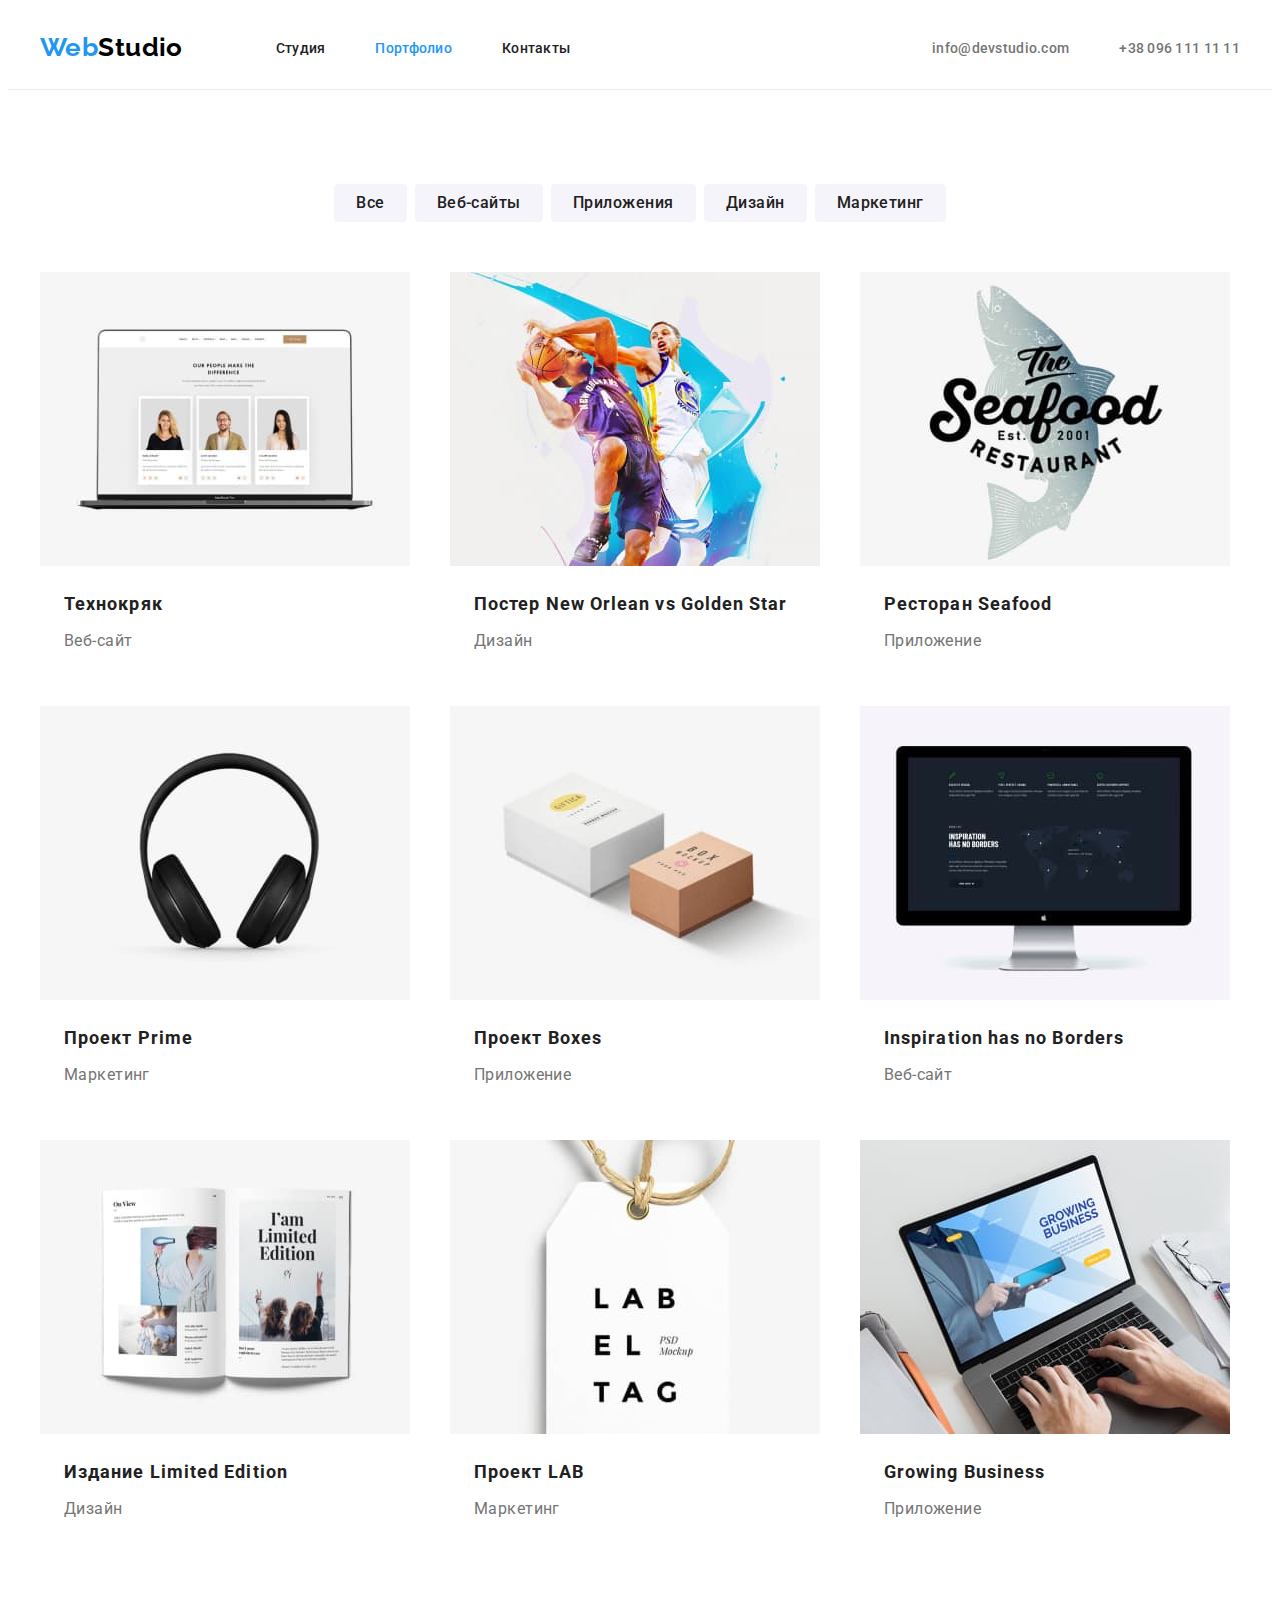
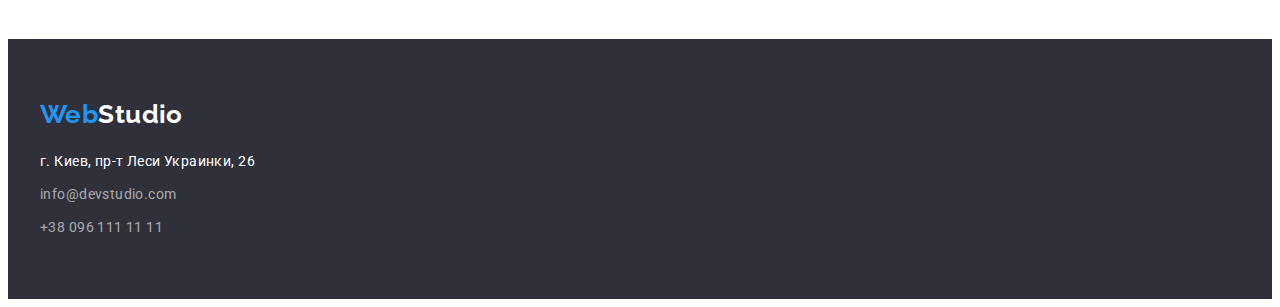
==== portfolio.html @ 120d9c02 "Initial commit" ====
<!DOCTYPE html>
<html lang="ru">
	<head>
		<meta charset="UTF-8" />
		<meta http-equiv="X-UA-Compatible" content="IE=edge" />
		<meta name="viewport" content="width=device-width, initial-scale=1.0" />
		<title>Портфолио</title>
		<link rel="preconnect" href="https://fonts.googleapis.com" />
		<link rel="preconnect" href="https://fonts.gstatic.com" crossorigin />
		<link
			href="https://fonts.googleapis.com/css2?family=Raleway:wght@700&family=Roboto:wght@400;500;700;900&display=swap"
			rel="stylesheet"
		/>
		<link
			rel="stylesheet"
			href="https://cdnjs.cloudflare.com/ajax/libs/modern-normalize/1.1.0/modern-normalize.min.css"
			integrity="sha512-wpPYUAdjBVSE4KJnH1VR1HeZfpl1ub8YT/NKx4PuQ5NmX2tKuGu6U/JRp5y+Y8XG2tV+wKQpNHVUX03MfMFn9Q=="
			crossorigin="anonymous"
			referrerpolicy="no-referrer"
		/>
		<link rel="stylesheet" href="./css/styles.css" />
	</head>
	<body>
		<!-- шапка -->
		<header class="page-header">
			<div class="container">
				<nav class="page-navigation">
					<a href="./index.html" class="logo" lang="en">Web<span class="color-black">Studio</span></a>
					<ul class="site-nav list">
						<li><a href="./index.html">Студия</a></li>
						<li><a class="current" href="./portfolio.html">Портфолио</a></li>
						<li><a href="">Контакты</a></li>
					</ul>
				</nav>
				<ul class="auth-nav list">
					<li class="header-mail"><a href="maito:info@devstudio.com">info@devstudio.com</a></li>
					<li class="header-tel"><a href="tel:+380961111111">+38 096 111 11 11</a></li>
				</ul>
			</div>
		</header>
		<main>
			<section class="portfolio section">
				<div class="container">
					<h1 class="visually-hidden">Портфолио</h1>
					<!--фильтр-->
					<ul class="filters list">
						<li class="filers-item"><button type="button">Все</button></li>
						<li class="filers-item"><button type="button">Веб-сайты</button></li>
						<li class="filers-item"><button type="button">Приложения</button></li>
						<li class="filers-item"><button type="button">Дизайн</button></li>
						<li class="filers-item"><button type="button">Маркетинг</button></li>
					</ul>
					<!--карточки-->
					<ul class="cards-list list">
						<li class="cards-item">
							<div class="card-thumb">
								<img class="card-img" src="./images/p1.jpg" alt="технокряк" />
							</div>
							<div class="card-content">
								<h2 class="cads">Технокряк</h2>
								<p class="cards-text">Веб-сайт</p>
							</div>
						</li>
						<li class="cards-item">
							<div class="card-thumb">
								<img class="card-img" src="./images/p2.jpg" alt="постер" width="370" height="294" />
							</div>
							<div class="card-content">
								<h2 class="cads">Постер <span lang="en">New Orlean vs Golden Star</span></h2>
								<p class="cards-text">Дизайн</p>
							</div>
						</li>
						<li class="cards-item">
							<div class="card-thumb">
								<img class="card-img" src="./images/p3.jpg" alt="ресторан" width="370" height="294" />
							</div>
							<div class="card-content">
								<h2 class="cads">Ресторан <span lang="en">Seafood</span></h2>
								<p class="cards-text">Приложение</p>
							</div>
						</li>
						<li class="cards-item">
							<div class="card-thumb">
								<img class="card-img" src="./images/p4.jpg" alt="прайм" width="370" height="294" />
							</div>
							<div class="card-content">
								<h2 class="cads">Проект <span lang="en">Prime</span></h2>
								<p class="cards-text">Маркетинг</p>
							</div>
						</li>
						<li class="cards-item">
							<div class="card-thumb">
								<img class="card-img" src="./images/p5.jpg" alt="коробки" width="370" height="294" />
							</div>
							<div class="card-content">
								<h2 class="cads">Проект <span lang="en">Boxes</span></h2>
								<p class="cards-text">Приложение</p>
							</div>
						</li>
						<li class="cards-item">
							<div class="card-thumb">
								<img class="card-img" src="./images/p6.jpg" alt="вдохновение" width="370" height="294" />
							</div>
							<div class="card-content">
								<h2 class="cads" lang="en">Inspiration has no Borders</h2>
								<p class="cards-text">Веб-сайт</p>
							</div>
						</li>
						<li class="cards-item">
							<div class="card-thumb">
								<img class="card-img" src="./images/p7.jpg" alt="журнал" width="370" height="294" />
							</div>
							<div class="card-content">
								<h2 class="cads">Издание <span lang="en">Limited Edition</span></h2>
								<p class="cards-text">Дизайн</p>
							</div>
						</li>
						<li class="cards-item">
							<div class="card-thumb">
								<img class="card-img" src="./images/p8.jpg" alt="проект" width="370" height="294" />
							</div>
							<div class="card-content">
								<h2 class="cads">Проект <span lang="en">LAB</span></h2>
								<p class="cards-text">Маркетинг</p>
							</div>
						</li>
						<li class="cards-item">
							<div class="card-thumb">
								<img class="card-img" src="./images/p9.jpg" alt="приложение" width="370" height="294" />
							</div>
							<div class="card-content">
								<h2 class="cads" lang="en">Growing Business</h2>
								<p class="cards-text">Приложение</p>
							</div>
						</li>
					</ul>
				</div>
			</section>
		</main>
		<!-- футер -->
		<footer class="footer">
			<div class="container">
				<a href="./index.html" class="logo-footer" lang="en">Web<span class="color-white">Studio</span></a>
				<address class="adress">
					<ul class="adress-list list">
						<li class="adress-item">
							<a
								class="adr"
								href="https://goo.gl/maps/PPRMC6hqxbuYSdS69"
								target="_blank"
								rel="noreferrer noopener nofollow"
								>г. Киев, пр-т Леси Украинки, 26</a
							>
						</li>
						<li class="adress-item"><a class="mail" href="maito:info@devstudio.com">info@devstudio.com</a></li>
						<li class="adress-item"><a class="tel" href="tel:+380961111111">+38 096 111 11 11</a></li>
					</ul>
				</address>
			</div>
		</footer>
	</body>
</html>
---- css/styles.css ----
:root {
	--main-title-color: #fff;
	--accent-color: #2196f3;
	--color-titles: #212121;
	--color-text: #757575;
	--color-fon: #f5f4fa;
	--color-fon-banner: #2f303a;
	--color-black: #000;
	--main-button-accent: #188ce8;
	--contacts-in-footer: rgba(255, 255, 255, 0.6);
	--color-border: #EEEEEE;
	--color-header-line: #ECECEC;
	--card-set-gap: 30px;
}

body {
	font-family: "Roboto", sans-serif;
	background-color: var(--main-title-color);
	font-size: 14px;
	letter-spacing: 0.03em;
	color: var(--color-titles);
}
h1,
h2,
h3,
h4,
h5,
h6,
p {
	margin: 0;
}
a {
	text-decoration: none;
}
li {
	list-style: none;
}
img {
	display: block;
	max-width: 100%;
	height: auto;
}
button {
	display: block;
	margin: 0 auto;
	cursor: pointer;
	border: none;
	border-radius: 4px;
}
.section {
	padding-top: 94px;
	padding-bottom: 94px;
}
.list {
	padding: 0;
	margin: 0;
	list-style: none;
}
.link {
	text-decoration: none;
}
.container {
	width: 1200px;
	padding-left: 15px;
	padding-right: 15px;
	margin: 0 auto;
}
/* --------------------------ШАПКА------------------------ */
.page-header {
	
	background-color: var(--main-title-color);
	border-bottom: 1px solid var(--color-header-line)
}
.page-header .container {
	display: flex;
	align-items: center;
	
}
.page-navigation {
	display: flex;
}

.logo {
	font-family: "Raleway", sans-serif;
	font-style: normal;
	font-weight: 700;
	font-size: 26px;
	line-height: 1.19;
	color: var(--accent-color);
	padding-top: 24px;
	padding-bottom: 25px;
	margin-right: 93px;
}
.color-black {
	color: var(--color-black);
}
.site-nav a:hover,
.auth-nav a:hover,
.site-nav a:focus,
.auth-nav a:focus {
	cursor: pointer;
	color: var(--accent-color);
}
.site-nav a {
	font-weight: 500;
	line-height: 1.14;
	letter-spacing: 0.02em;
	color: var(--color-titles);
}
.site-nav .current {
	color: var(--accent-color);
}
.auth-nav a {
	font-weight: 500;
	line-height: 1.14;
	letter-spacing: 0.02em;
	color: var(--color-text);
	
}

.site-nav {
	display: flex;
	padding-top: 32px;
	padding-bottom: 32px;
	margin: 0 auto;
	gap: 50px;
}
.auth-nav {
	display: flex;
	margin-left: auto;
	gap: 50px;
}


/* ----------------------ГЕРОЙ------------------------ */
.banner {
	background-color: var(--color-fon-banner);
	padding-top: 200px;
	padding-bottom: 200px;
}
.banner-title {
	margin-top: 0;
	margin-bottom: 30px;
	margin-left: auto;
	margin-right: auto;
	font-weight: 900;
	font-size: 44px;
	line-height: 1.36;
	text-align: center;
	letter-spacing: 0.06em;
	text-transform: uppercase;
	color: var(--main-title-color);
	max-width: 696px;

	
}
.main-button {
	
	font-weight: 700;
	font-size: 16px;
	line-height: 1.88;
	display: flex;
	align-items: center;
	padding: 10px 32px;
	cursor: pointer;
	letter-spacing: 0.06em;
	color: var(--main-title-color);
	background-color: var(--accent-color);
	border-radius: 4px;
	
	margin-left: auto;
	margin-right: auto;
}
.main-button:hover,
.main-button:focus {
	color: var(--main-title-color);
	background-color: var(--main-button-accent);
}

/* ----------------------------------ОСОБЕННОСТИ-------------------- */
.peculiarities {
	padding-top: 94px;
	padding-bottom: 94px;
}
.visually-hidden {
	position: absolute;
	width: 1px;
	height: 1px;
	margin: -1px;
	border: 0;
	padding: 0;
	white-space: nowrap;
	clip-path: inset(100%);
	clip: rect(0 0 0 0);
	overflow: hidden;
}
.pec-list {
	display: flex;
	gap: 30px;
	background-color: var(--main-title-color);
}
.pec-list-title {
	font-weight: 700;
	font-size: 14px;
	line-height: 1.14;
	text-transform: uppercase;
	color: var(--color-titles);
	margin-top: 0;
	margin-bottom: 10px;
}
.pec-list-text {
	font-weight: 400;
	line-height: 1.7;
	color:var(--color-text);
}

/* ---------------ЧЕМ МЫ ЗАНИМАЕСЯ------------------ */


.doing {
	background-color: var(--main-title-color);
	padding-bottom: 94px;
}
.doing-title {
	
	margin-bottom: 50px;
}
.doing-title,
.team-title {
	font-weight: 700;
	font-size: 36px;
	line-height: 1.16;
	text-align: center;
	color: var(--color-titles);
}
.doig-list {
	display: flex;
	gap: 30px;
}


/* -------------------НАША КОМАНДА------------------------------ */
.team {
	background-color: var(--color-fon);
	
}
.team-title {
	
	margin-bottom: 50px;
}
.team-list {
	display: flex;
	gap: 30px;
}
.team-card {
	background-color: var(--main-title-color);
	box-shadow: 0px 1px 3px rgba(0, 0, 0, 0.12), 0px 1px 1px rgba(0, 0, 0, 0.14), 0px 2px 1px rgba(0, 0, 0, 0.2);
	border-radius: 0px 0px 4px 4px;
}

.team-desk {
	text-align: center;
	padding: 30px 0;
}
.card-title {
	margin-bottom: 10px;
	
	font-weight: 500;
	font-size: 16px;
	line-height: 1.2;
	color: var(--color-titles);
}
.card-text {
	
	font-weight: 400;
	font-size: 16px;
	line-height: 1.2;
	color: var(--color-text);
}


/* ---------------------------------ПОДВАЛ------------------------------ */
.footer {
	background-color: var(--color-fon-banner);
	padding-top: 60px;
	padding-bottom: 60px;
}
.logo-footer {
	font-family: "Raleway", sans-serif;
	display: block;
	font-style: normal;
	font-weight: 700;
	font-size: 26px;
	line-height: 1.19;
	color: var(--accent-color);
	
	margin-bottom: 20px;
}
.color-white {
	color: var(--main-title-color);
}
.address {
	font-weight: 400;
	line-height: 1.7;
	font-style: normal;
}
address {
	font-style: normal;
}
.adress-item:not(:last-child) {
	margin-bottom: 9px;
}
.adr {
	color: var(--main-title-color);
	line-height: 1.71;
}
.mail,
.tel {
	color: var(--contacts-in-footer);
	line-height: 1.71;
}
address a:hover,
address a:focus {
	color: var(--accent-color);
}


/* -----------------------------ПОРТФОЛИО------------------------------- */
.portflio {
	background-color: var(--main-title-color);
	
}
.filters button {
	font-family: inherit;
	font-weight: 500;
	font-size: 16px;
	line-height: 1.6;
	letter-spacing: 0.03em;
	text-align: center;
	padding: 6px 22px;
	color: var(--color-titles);
	background-color: var(--color-fon);
	border-radius: 4px;
}
.filters button:hover,
.filters button:focus {
	color: var(--main-title-color);
	background-color: var(--accent-color);
}
.filters {
	display: flex;
	justify-content: center;
	padding-bottom: 16px;
	margin-bottom: 34px;
}
.filers-item:not(:last-child) {
	margin-right: 8px;
}
.filters-item {
	padding: 6px 22px;
	border: 1px solid var(--color-border);
}
.cards-list {
	display: flex;
	flex-wrap: wrap;
	margin-bottom: calc(-1 * var(--card-set-gap));
	margin-left: calc(-1 * var(--card-set-gap));
}
.cards-list > .cards-item {
	flex-basis: calc(100% / 3 - var(--card-set-gap));
	margin-bottom: var(--card-set-gap);
	margin-left: var(--card-set-gap);
	
}
.card-img {
}
.cads {
	font-weight: 700;
	font-size: 18px;
	line-height: 2;
	letter-spacing: 0.06em;
	color: var(--color-titles);
	margin-bottom: 4px;
}
.cards-text {
	font-weight: 400;
	font-size: 16px;
	line-height: 1.9;
	color: var(--color-text);
}
.card-content {
	padding: 20px 24px;
	border: 1px solid var(--color-border));
}
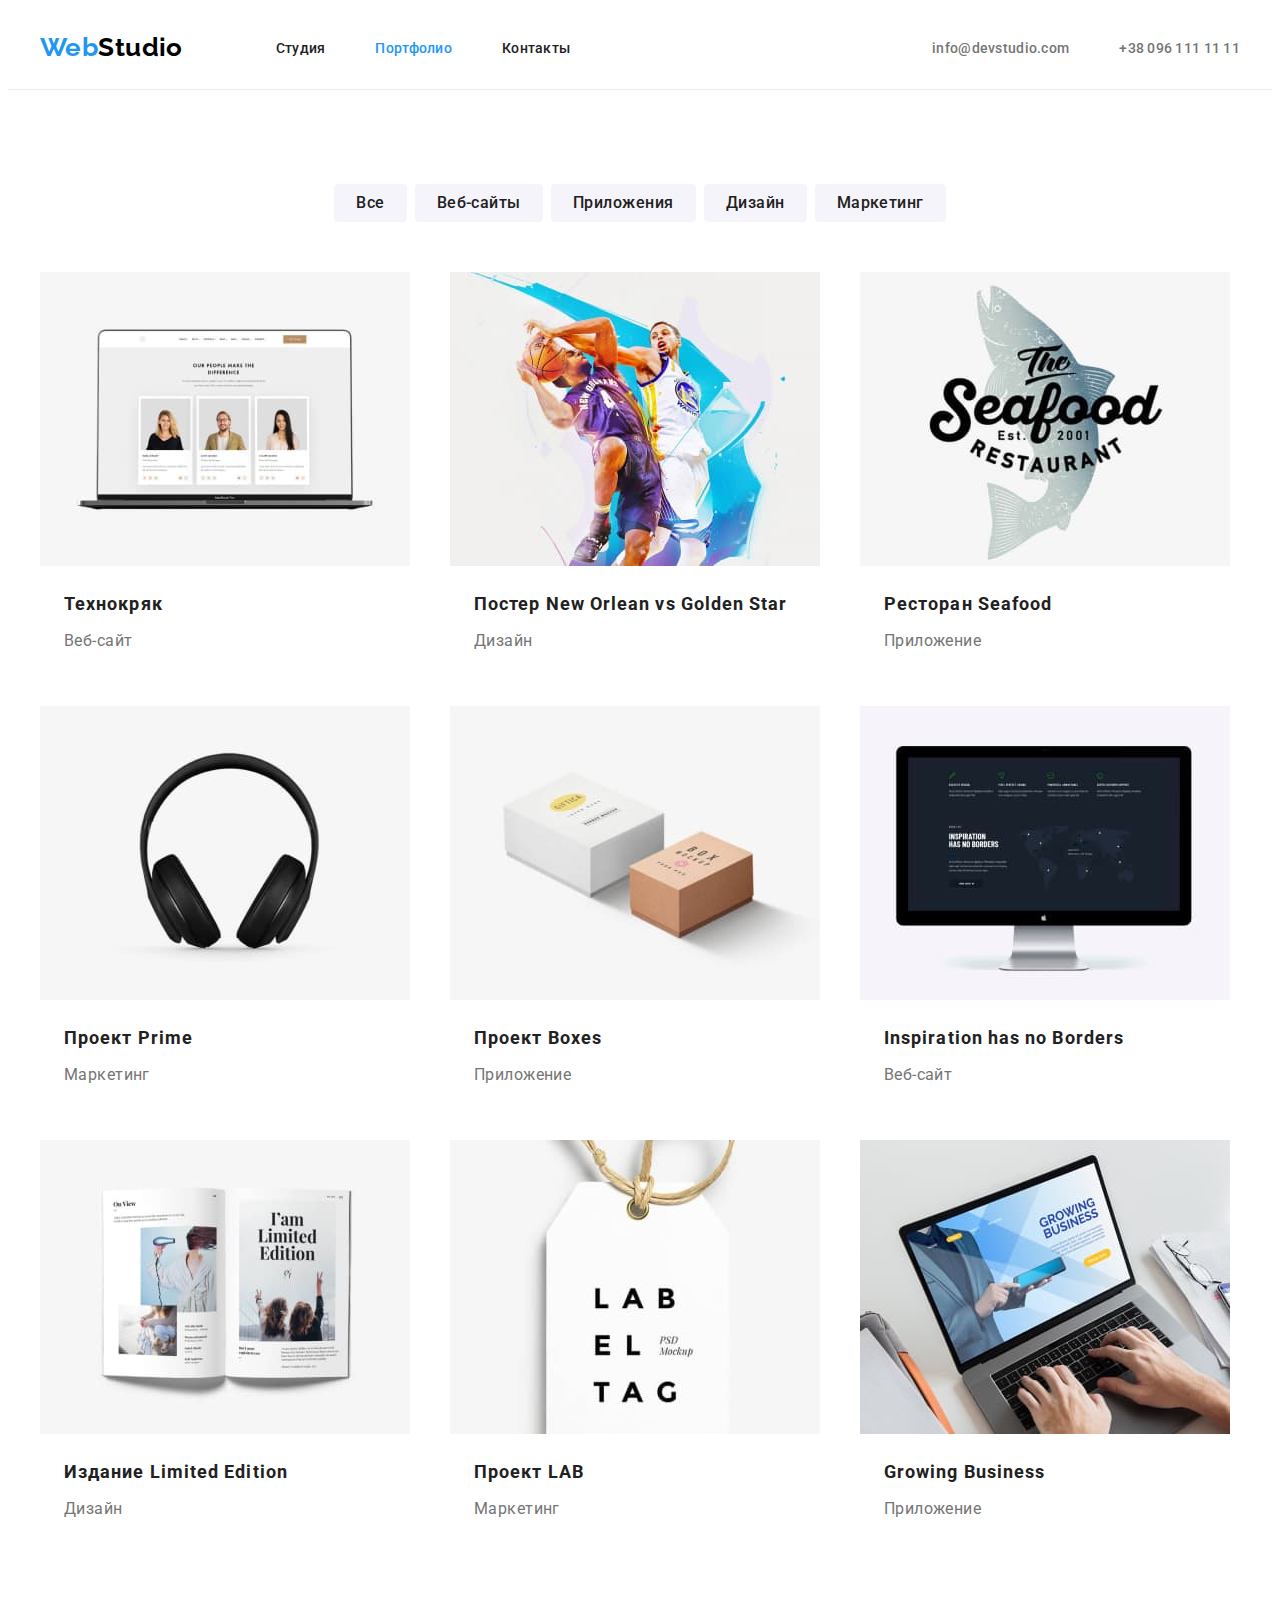
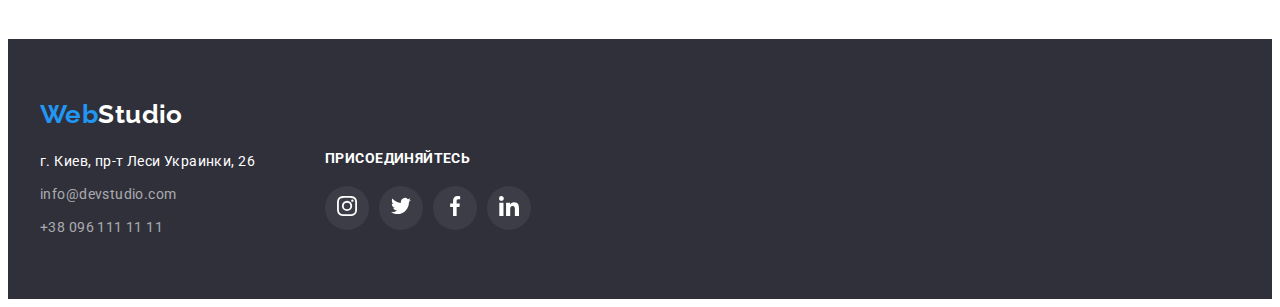
==== commit 77b92a94: "+footer" ====
--- a/portfolio.html
+++ b/portfolio.html
@@ -141,22 +141,61 @@
 		<footer class="footer">
 			<div class="container">
 				<a href="./index.html" class="logo-footer" lang="en">Web<span class="color-white">Studio</span></a>
-				<address class="adress">
-					<ul class="adress-list list">
-						<li class="adress-item">
-							<a
-								class="adr"
-								href="https://goo.gl/maps/PPRMC6hqxbuYSdS69"
-								target="_blank"
-								rel="noreferrer noopener nofollow"
-								>г. Киев, пр-т Леси Украинки, 26</a
-							>
-						</li>
-						<li class="adress-item"><a class="mail" href="maito:info@devstudio.com">info@devstudio.com</a></li>
-						<li class="adress-item"><a class="tel" href="tel:+380961111111">+38 096 111 11 11</a></li>
-					</ul>
-				</address>
-			</div>
+				<div class="position">
+					<div>
+					<address class="adress">
+					
+							<ul class="adress-list list">
+								<li class="adress-item">
+									<a
+										class="adr"
+										href="https://goo.gl/maps/PPRMC6hqxbuYSdS69"
+										target="_blank"
+										rel="noreferrer noopener nofollow"
+									>
+										г. Киев, пр-т Леси Украинки, 26
+									</a>
+								</li>
+								<li class="adress-item"><a class="mail" href="maito:info@devstudio.com">info@devstudio.com</a></li>
+								<li class="adress-item"><a class="tel" href="tel:+380961111111">+38 096 111 11 11</a></li>
+							</ul>
+						</div>
+						<div class="adition">
+							<strong class="add">Присоединяйтесь</strong>
+							<ul class="sotial-list list">
+								<li class="sotial-items">
+									<a href="" class="sotial-links link">
+										<svg class="social-icon" width="20" height="20">
+											<use href="./images/symbol-defs.svg#icon-instagram"></use>
+										</svg>
+									</a>
+								</li>
+								<li class="sotial-items">
+									<a href="" class="sotial-links link">
+										<svg class="social-icon" width="20" height="20">
+											<use href="./images/symbol-defs.svg#icon-twitter"></use>
+										</svg>
+									</a>
+								</li>
+								<li class="sotial-items">
+									<a href="" class="sotial-links link">
+										<svg class="social-icon" width="20" height="20">
+											<use href="./images/symbol-defs.svg#icon-facebook"></use>
+										</svg>
+									</a>
+								</li>
+								<li class="sotial-items">
+									<a href="" class="sotial-links link">
+										<svg class="social-icon" width="20" height="20">
+											<use href="./images/symbol-defs.svg#icon-linkedin"></use>
+										</svg>
+									</a>
+								</li>
+							</ul>
+						</div>
+					</address>
+								</div>
+				</div>
 		</footer>
 	</body>
 </html>
--- a/css/styles.css
+++ b/css/styles.css
@@ -4,12 +4,14 @@
 	--color-titles: #212121;
 	--color-text: #757575;
 	--color-fon: #f5f4fa;
-	--color-fon-banner: #2f303a;
+	--color-fon-banner:#C4C4C4;
 	--color-black: #000;
 	--main-button-accent: #188ce8;
 	--contacts-in-footer: rgba(255, 255, 255, 0.6);
 	--color-border: #EEEEEE;
 	--color-header-line: #ECECEC;
+	--color-gradient-hero: rgba(47, 48, 58, 0.4);
+	--color-soc-icons: #AFB1B8;
 	--card-set-gap: 30px;
 }
 
@@ -137,6 +139,18 @@
 	background-color: var(--color-fon-banner);
 	padding-top: 200px;
 	padding-bottom: 200px;
+	height: 600px;
+	max-width: 1600px;
+	margin-left: auto;
+	margin-right: auto;
+	background-image: linear-gradient(
+		var(--color-gradient-hero),
+		var(--color-gradient-hero)
+	),
+	url(../images/hero.jpg);
+	background-repeat: no-repeat;
+	background-position: center;
+	background-size: cover;
 }
 .banner-title {
 	margin-top: 0;
@@ -199,6 +213,16 @@
 	gap: 30px;
 	background-color: var(--main-title-color);
 }
+.features-pic {
+	width: 270px;
+	height: 120px;
+	background: var(--color-fon);
+	border-radius: 4px;
+	margin-bottom: 30px;
+	display: flex;
+	align-items: center;
+	justify-content: center;
+}
 .pec-list-title {
 	font-weight: 700;
 	font-size: 14px;
@@ -263,8 +287,7 @@
 	padding: 30px 0;
 }
 .card-title {
-	margin-bottom: 10px;
-	
+	margin-bottom: 10px;	
 	font-weight: 500;
 	font-size: 16px;
 	line-height: 1.2;
@@ -276,14 +299,71 @@
 	font-size: 16px;
 	line-height: 1.2;
 	color: var(--color-text);
-}
-
-
+	margin-bottom: 16px;
+}
+.team-contacts {
+	display: flex;
+	justify-content: center;
+	gap: 10px;
+}
+.team-contacts-link {
+	width: 44px;
+	height: 44px;
+	border-radius: 50%;
+	background-color: var(--main-title-color);
+	display: flex;
+	align-items: center;
+	justify-content: center;
+	color: var(--color-soc-icons);
+}
+.team-contacts-icon {
+	fill: currentColor;
+}
+.team-contacts-link:hover,
+.team-contacts-link:focus {
+	background-color: var(--accent-color);
+	color: var(--main-title-color);
+}
+
+/* -------------------------------КЛИЕНТЫ---------------------- */
+.clients-title {
+	margin-bottom: 50px;	
+	font-weight: 700;
+	font-size: 36px;
+	line-height: 42px;
+	text-align: center;
+	color: var(--color-titles);
+}
+.clients-list{
+	display: flex;
+	justify-content: center;
+	gap: 30px;
+}
+.clients-logo-link {
+	width: 170px;
+	height: 92px;
+	border: 1px solid var(--color-soc-icons);
+	border-radius: 4px;	
+	display: flex;
+	align-items: center;
+	justify-content: center;
+	color: var(--color-soc-icons);
+}
+.clients-logo-icon {
+	fill: currentColor;
+}
+.clients-logo-link:hover,
+.clients-logo-link:focus {
+	border: 1px solid var(--accent-color);
+	border-radius: 4px;
+	color: var(--accent-color);
+}
 /* ---------------------------------ПОДВАЛ------------------------------ */
 .footer {
-	background-color: var(--color-fon-banner);
+	background-color: #2F303A;
 	padding-top: 60px;
 	padding-bottom: 60px;
+	
 }
 .logo-footer {
 	font-family: "Raleway", sans-serif;
@@ -299,10 +379,15 @@
 .color-white {
 	color: var(--main-title-color);
 }
+.position {
+	display: flex;
+	gap: 70px;
+}
 .address {
 	font-weight: 400;
 	line-height: 1.7;
 	font-style: normal;
+	
 }
 address {
 	font-style: normal;
@@ -323,8 +408,37 @@
 address a:focus {
 	color: var(--accent-color);
 }
-
-
+.add {
+	font-weight: 700;
+font-size: 14px;
+line-height: 16px;
+letter-spacing: 0.03em;
+text-transform: uppercase;
+color: #FFFFFF;
+margin-bottom: 20px;
+display: block;
+}
+.sotial-list {
+	display: flex;
+	justify-content: center;
+	gap: 10px;
+}
+.sotial-items {
+	width: 44px;
+	height: 44px;
+	border-radius: 50%;
+	background-color: #ffffff10;
+	display:flex;
+	align-items: center;
+	justify-content: center;
+}
+.sotial-links {
+	fill: var(--main-title-color);
+}
+.sotial-items:hover,
+.sotial-items:focus{
+	background-color: var(--accent-color);
+}
 /* -----------------------------ПОРТФОЛИО------------------------------- */
 .portflio {
 	background-color: var(--main-title-color);
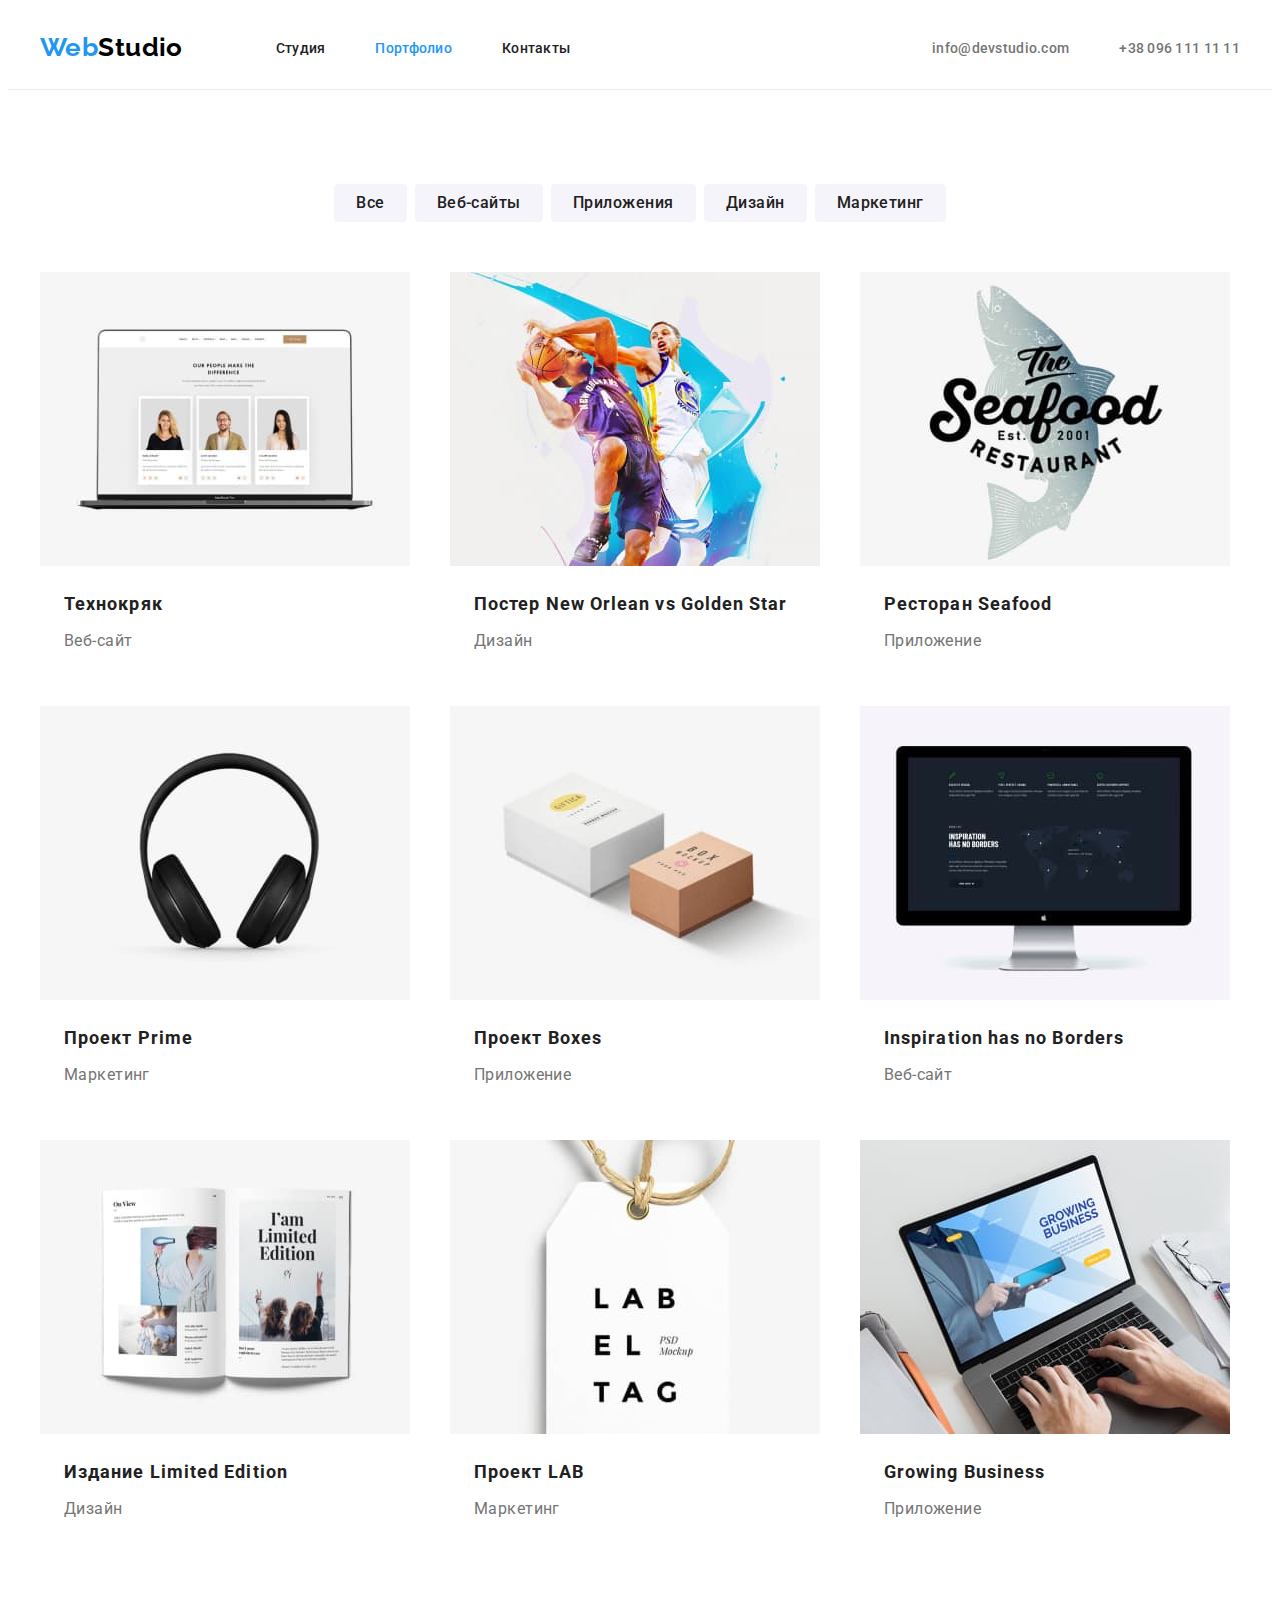
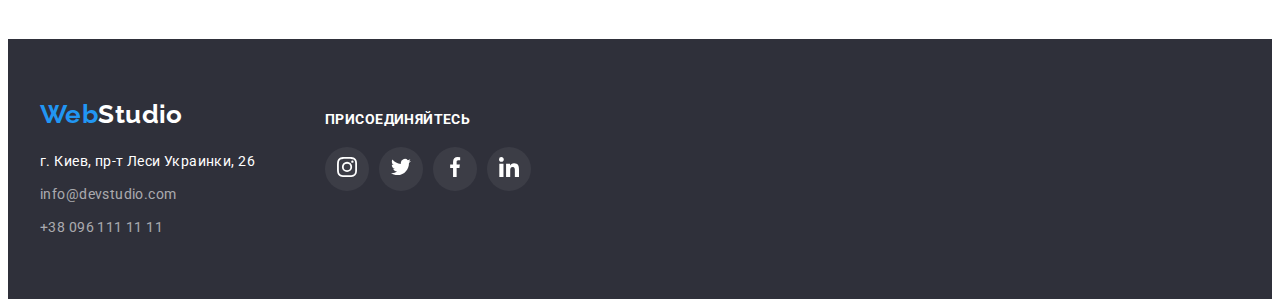
==== commit 4776ab16: "portfolio" ====
--- a/portfolio.html
+++ b/portfolio.html
@@ -53,15 +53,20 @@
 					<!--карточки-->
 					<ul class="cards-list list">
 						<li class="cards-item">
-							<div class="card-thumb">
+							<a href="#" class="card-link">
+								<div class="card-thumb">
 								<img class="card-img" src="./images/p1.jpg" alt="технокряк" />
 							</div>
 							<div class="card-content">
 								<h2 class="cads">Технокряк</h2>
 								<p class="cards-text">Веб-сайт</p>
 							</div>
-						</li>
-						<li class="cards-item">
+							</a>
+							
+						</li>
+						
+						<li class="cards-item">
+							<a href="#" class="card-link">
 							<div class="card-thumb">
 								<img class="card-img" src="./images/p2.jpg" alt="постер" width="370" height="294" />
 							</div>
@@ -69,8 +74,10 @@
 								<h2 class="cads">Постер <span lang="en">New Orlean vs Golden Star</span></h2>
 								<p class="cards-text">Дизайн</p>
 							</div>
-						</li>
-						<li class="cards-item">
+							</a>
+						</li>
+						<li class="cards-item">
+							<a href="#" class="card-link">
 							<div class="card-thumb">
 								<img class="card-img" src="./images/p3.jpg" alt="ресторан" width="370" height="294" />
 							</div>
@@ -78,8 +85,10 @@
 								<h2 class="cads">Ресторан <span lang="en">Seafood</span></h2>
 								<p class="cards-text">Приложение</p>
 							</div>
-						</li>
-						<li class="cards-item">
+							</a>
+						</li>
+						<li class="cards-item">
+							<a href="#" class="card-link">
 							<div class="card-thumb">
 								<img class="card-img" src="./images/p4.jpg" alt="прайм" width="370" height="294" />
 							</div>
@@ -87,8 +96,10 @@
 								<h2 class="cads">Проект <span lang="en">Prime</span></h2>
 								<p class="cards-text">Маркетинг</p>
 							</div>
-						</li>
-						<li class="cards-item">
+							</a>
+						</li>
+						<li class="cards-item">
+							<a href="#" class="card-link">
 							<div class="card-thumb">
 								<img class="card-img" src="./images/p5.jpg" alt="коробки" width="370" height="294" />
 							</div>
@@ -96,8 +107,10 @@
 								<h2 class="cads">Проект <span lang="en">Boxes</span></h2>
 								<p class="cards-text">Приложение</p>
 							</div>
-						</li>
-						<li class="cards-item">
+							</a>
+						</li>
+						<li class="cards-item">
+							<a href="#" class="card-link">
 							<div class="card-thumb">
 								<img class="card-img" src="./images/p6.jpg" alt="вдохновение" width="370" height="294" />
 							</div>
@@ -105,8 +118,10 @@
 								<h2 class="cads" lang="en">Inspiration has no Borders</h2>
 								<p class="cards-text">Веб-сайт</p>
 							</div>
-						</li>
-						<li class="cards-item">
+							</a>
+						</li>
+						<li class="cards-item">
+							<a href="#" class="card-link">
 							<div class="card-thumb">
 								<img class="card-img" src="./images/p7.jpg" alt="журнал" width="370" height="294" />
 							</div>
@@ -114,8 +129,10 @@
 								<h2 class="cads">Издание <span lang="en">Limited Edition</span></h2>
 								<p class="cards-text">Дизайн</p>
 							</div>
-						</li>
-						<li class="cards-item">
+							</a>
+						</li>
+						<li class="cards-item">
+							<a href="#" class="card-link">
 							<div class="card-thumb">
 								<img class="card-img" src="./images/p8.jpg" alt="проект" width="370" height="294" />
 							</div>
@@ -123,8 +140,10 @@
 								<h2 class="cads">Проект <span lang="en">LAB</span></h2>
 								<p class="cards-text">Маркетинг</p>
 							</div>
-						</li>
-						<li class="cards-item">
+							</a>
+						</li>
+						<li class="cards-item">
+							<a href="#" class="card-link">
 							<div class="card-thumb">
 								<img class="card-img" src="./images/p9.jpg" alt="приложение" width="370" height="294" />
 							</div>
@@ -132,6 +151,7 @@
 								<h2 class="cads" lang="en">Growing Business</h2>
 								<p class="cards-text">Приложение</p>
 							</div>
+							</a>
 						</li>
 					</ul>
 				</div>
@@ -140,9 +160,10 @@
 		<!-- футер -->
 		<footer class="footer">
 			<div class="container">
-				<a href="./index.html" class="logo-footer" lang="en">Web<span class="color-white">Studio</span></a>
+				
 				<div class="position">
 					<div>
+						<a href="./index.html" class="logo-footer" lang="en">Web<span class="color-white">Studio</span></a>
 					<address class="adress">
 					
 							<ul class="adress-list list">
--- a/css/styles.css
+++ b/css/styles.css
@@ -408,6 +408,10 @@
 address a:focus {
 	color: var(--accent-color);
 }
+.adition {
+	padding-top: 12px;
+	padding-bottom: 40px;
+}
 .add {
 	font-weight: 700;
 font-size: 14px;
@@ -457,9 +461,13 @@
 	border-radius: 4px;
 }
 .filters button:hover,
-.filters button:focus {
+.filters button:focus,
+.filters button:active {
 	color: var(--main-title-color);
 	background-color: var(--accent-color);
+	box-shadow: 0px 3px 1px rgba(0, 0, 0, 0.1), 0px 1px 2px rgba(0, 0, 0, 0.08), 0px 2px 2px rgba(0, 0, 0, 0.12);
+	border-radius: 4px;
+
 }
 .filters {
 	display: flex;
@@ -486,7 +494,14 @@
 	margin-left: var(--card-set-gap);
 	
 }
-.card-img {
+.card-link {
+	display: block;
+}
+.card-link:hover,
+.card-link:focus {
+	background: #FFFFFF;
+border: 1px solid #EEEEEE;
+box-shadow: 0px 1px 1px rgba(0, 0, 0, 0.12), 0px 4px 4px rgba(0, 0, 0, 0.06), 1px 4px 6px rgba(0, 0, 0, 0.16);
 }
 .cads {
 	font-weight: 700;
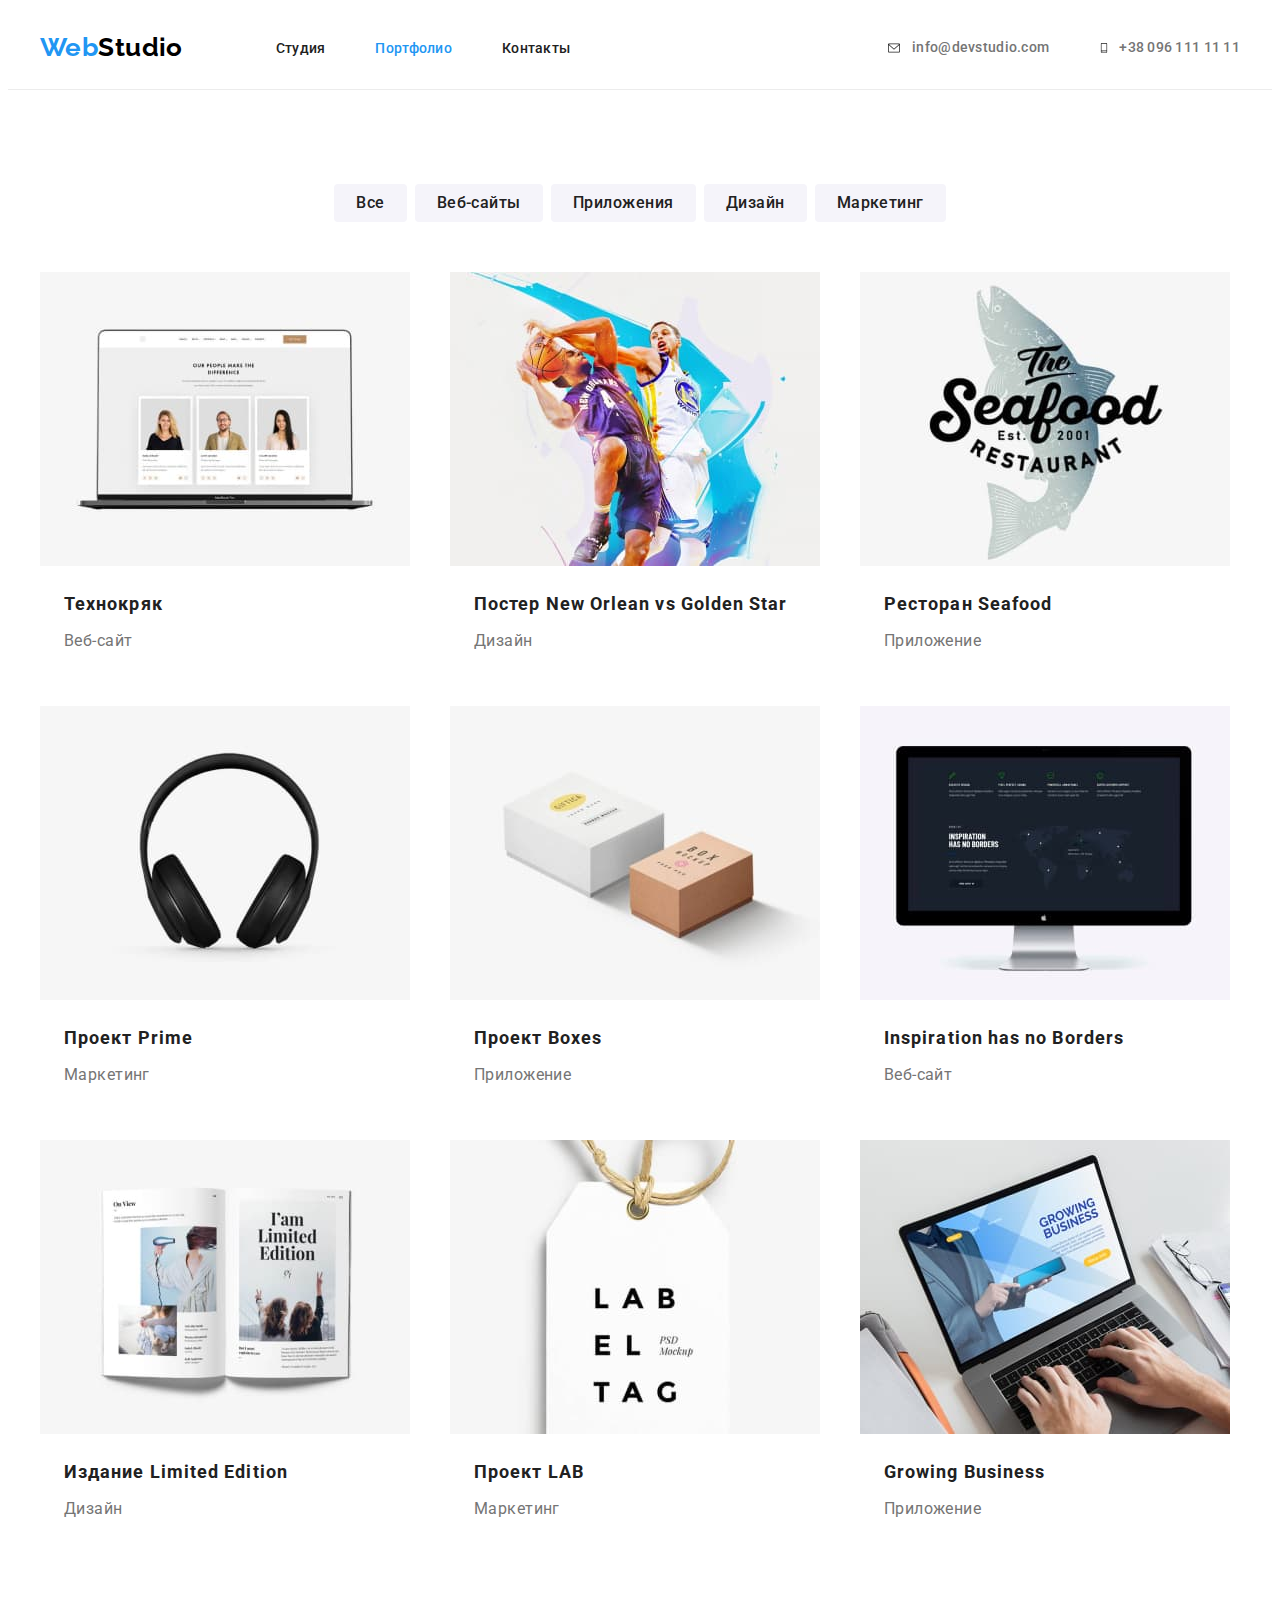
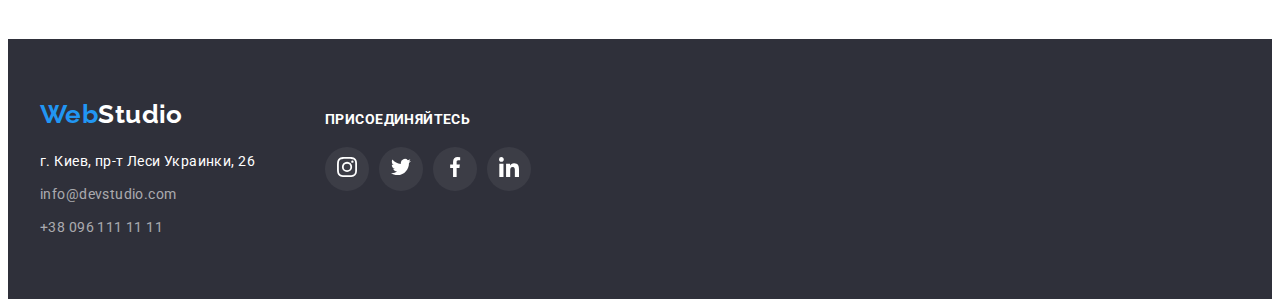
==== commit c2f3b5b0: "ПРИЧЕСАЛА" ====
--- a/portfolio.html
+++ b/portfolio.html
@@ -33,8 +33,22 @@
 					</ul>
 				</nav>
 				<ul class="auth-nav list">
-					<li class="header-mail"><a href="maito:info@devstudio.com">info@devstudio.com</a></li>
-					<li class="header-tel"><a href="tel:+380961111111">+38 096 111 11 11</a></li>
+					<li class="header-mail">
+						<div class="header-envelope">
+							<svg class="header-icon" width="16px" height="12px">
+								<use href="./images/symbol-defs.svg#icon-envelope"></use>
+							</svg>
+						</div>
+						<a href="maito:info@devstudio.com">info@devstudio.com</a>
+					</li>
+					<li class="header-tel">
+						<div class="header-smartphone">
+							<svg class="header-icon" width="10px" height="16px">
+								<use href="./images/symbol-defs.svg#icon-smartphone"></use>
+							</svg>
+						</div>
+						<a href="tel:+380961111111">+38 096 111 11 11</a>
+					</li>
 				</ul>
 			</div>
 		</header>
@@ -61,10 +75,8 @@
 								<h2 class="cads">Технокряк</h2>
 								<p class="cards-text">Веб-сайт</p>
 							</div>
-							</a>
-							
-						</li>
-						
+							</a>							
+						</li>						
 						<li class="cards-item">
 							<a href="#" class="card-link">
 							<div class="card-thumb">
@@ -159,21 +171,18 @@
 		</main>
 		<!-- футер -->
 		<footer class="footer">
-			<div class="container">
-				
+			<div class="container">				
 				<div class="position">
 					<div>
 						<a href="./index.html" class="logo-footer" lang="en">Web<span class="color-white">Studio</span></a>
-					<address class="adress">
-					
+					<address class="adress">					
 							<ul class="adress-list list">
 								<li class="adress-item">
 									<a
 										class="adr"
 										href="https://goo.gl/maps/PPRMC6hqxbuYSdS69"
 										target="_blank"
-										rel="noreferrer noopener nofollow"
-									>
+										rel="noreferrer noopener nofollow">
 										г. Киев, пр-т Леси Украинки, 26
 									</a>
 								</li>
@@ -215,8 +224,8 @@
 							</ul>
 						</div>
 					</address>
-								</div>
 				</div>
+			</div>
 		</footer>
 	</body>
 </html>
--- a/css/styles.css
+++ b/css/styles.css
@@ -68,20 +68,17 @@
 	margin: 0 auto;
 }
 /* --------------------------ШАПКА------------------------ */
-.page-header {
-	
+.page-header {	
 	background-color: var(--main-title-color);
 	border-bottom: 1px solid var(--color-header-line)
 }
 .page-header .container {
 	display: flex;
-	align-items: center;
-	
+	align-items: center;	
 }
 .page-navigation {
 	display: flex;
 }
-
 .logo {
 	font-family: "Raleway", sans-serif;
 	font-style: normal;
@@ -116,10 +113,8 @@
 	font-weight: 500;
 	line-height: 1.14;
 	letter-spacing: 0.02em;
-	color: var(--color-text);
-	
-}
-
+	color: var(--color-text);	
+}
 .site-nav {
 	display: flex;
 	padding-top: 32px;
@@ -132,8 +127,37 @@
 	margin-left: auto;
 	gap: 50px;
 }
-
-
+.header-mail,
+.header-tel {
+	display: flex;
+	justify-content: center;
+	align-items: center;
+	gap: 10px;
+}
+.header-mail:hover,
+.header-mail:focus,
+.header-tel:hover,
+.header-tel:focus {
+	color: var(--accent-color);
+}
+.header-envelope {
+	width: 16px;
+	height: 12px;
+	background: var(--main-title-color);
+	fill: currentColor;	
+	display: flex;
+	align-items: center;
+	justify-content: center;
+}
+.header-smartphone {
+	width: 10px;
+	height: 16px;
+	background: var(--main-title-color);
+	fill: currentColor;	
+	display: flex;
+	align-items: center;
+	justify-content: center;
+}
 /* ----------------------ГЕРОЙ------------------------ */
 .banner {
 	background-color: var(--color-fon-banner);
@@ -164,12 +188,9 @@
 	letter-spacing: 0.06em;
 	text-transform: uppercase;
 	color: var(--main-title-color);
-	max-width: 696px;
-
-	
-}
-.main-button {
-	
+	max-width: 696px;	
+}
+.main-button {	
 	font-weight: 700;
 	font-size: 16px;
 	line-height: 1.88;
@@ -180,8 +201,7 @@
 	letter-spacing: 0.06em;
 	color: var(--main-title-color);
 	background-color: var(--accent-color);
-	border-radius: 4px;
-	
+	border-radius: 4px;	
 	margin-left: auto;
 	margin-right: auto;
 }
@@ -245,8 +265,7 @@
 	background-color: var(--main-title-color);
 	padding-bottom: 94px;
 }
-.doing-title {
-	
+.doing-title {	
 	margin-bottom: 50px;
 }
 .doing-title,
@@ -265,11 +284,9 @@
 
 /* -------------------НАША КОМАНДА------------------------------ */
 .team {
-	background-color: var(--color-fon);
-	
-}
-.team-title {
-	
+	background-color: var(--color-fon);	
+}
+.team-title {	
 	margin-bottom: 50px;
 }
 .team-list {
@@ -281,7 +298,6 @@
 	box-shadow: 0px 1px 3px rgba(0, 0, 0, 0.12), 0px 1px 1px rgba(0, 0, 0, 0.14), 0px 2px 1px rgba(0, 0, 0, 0.2);
 	border-radius: 0px 0px 4px 4px;
 }
-
 .team-desk {
 	text-align: center;
 	padding: 30px 0;
@@ -293,8 +309,7 @@
 	line-height: 1.2;
 	color: var(--color-titles);
 }
-.card-text {
-	
+.card-text {	
 	font-weight: 400;
 	font-size: 16px;
 	line-height: 1.2;
@@ -362,8 +377,7 @@
 .footer {
 	background-color: #2F303A;
 	padding-top: 60px;
-	padding-bottom: 60px;
-	
+	padding-bottom: 60px;	
 }
 .logo-footer {
 	font-family: "Raleway", sans-serif;
@@ -372,8 +386,7 @@
 	font-weight: 700;
 	font-size: 26px;
 	line-height: 1.19;
-	color: var(--accent-color);
-	
+	color: var(--accent-color);	
 	margin-bottom: 20px;
 }
 .color-white {
@@ -386,8 +399,7 @@
 .address {
 	font-weight: 400;
 	line-height: 1.7;
-	font-style: normal;
-	
+	font-style: normal;	
 }
 address {
 	font-style: normal;
@@ -414,13 +426,13 @@
 }
 .add {
 	font-weight: 700;
-font-size: 14px;
-line-height: 16px;
-letter-spacing: 0.03em;
-text-transform: uppercase;
-color: #FFFFFF;
-margin-bottom: 20px;
-display: block;
+	font-size: 14px;
+	line-height: 16px;
+	letter-spacing: 0.03em;
+	text-transform: uppercase;
+	color: #FFFFFF;
+	margin-bottom: 20px;
+	display: block;
 }
 .sotial-list {
 	display: flex;
@@ -445,8 +457,7 @@
 }
 /* -----------------------------ПОРТФОЛИО------------------------------- */
 .portflio {
-	background-color: var(--main-title-color);
-	
+	background-color: var(--main-title-color);	
 }
 .filters button {
 	font-family: inherit;
@@ -467,7 +478,6 @@
 	background-color: var(--accent-color);
 	box-shadow: 0px 3px 1px rgba(0, 0, 0, 0.1), 0px 1px 2px rgba(0, 0, 0, 0.08), 0px 2px 2px rgba(0, 0, 0, 0.12);
 	border-radius: 4px;
-
 }
 .filters {
 	display: flex;
@@ -491,8 +501,7 @@
 .cards-list > .cards-item {
 	flex-basis: calc(100% / 3 - var(--card-set-gap));
 	margin-bottom: var(--card-set-gap);
-	margin-left: var(--card-set-gap);
-	
+	margin-left: var(--card-set-gap);	
 }
 .card-link {
 	display: block;
@@ -500,8 +509,8 @@
 .card-link:hover,
 .card-link:focus {
 	background: #FFFFFF;
-border: 1px solid #EEEEEE;
-box-shadow: 0px 1px 1px rgba(0, 0, 0, 0.12), 0px 4px 4px rgba(0, 0, 0, 0.06), 1px 4px 6px rgba(0, 0, 0, 0.16);
+	border: 1px solid #EEEEEE;
+	box-shadow: 0px 1px 1px rgba(0, 0, 0, 0.12), 0px 4px 4px rgba(0, 0, 0, 0.06), 1px 4px 6px rgba(0, 0, 0, 0.16);
 }
 .cads {
 	font-weight: 700;
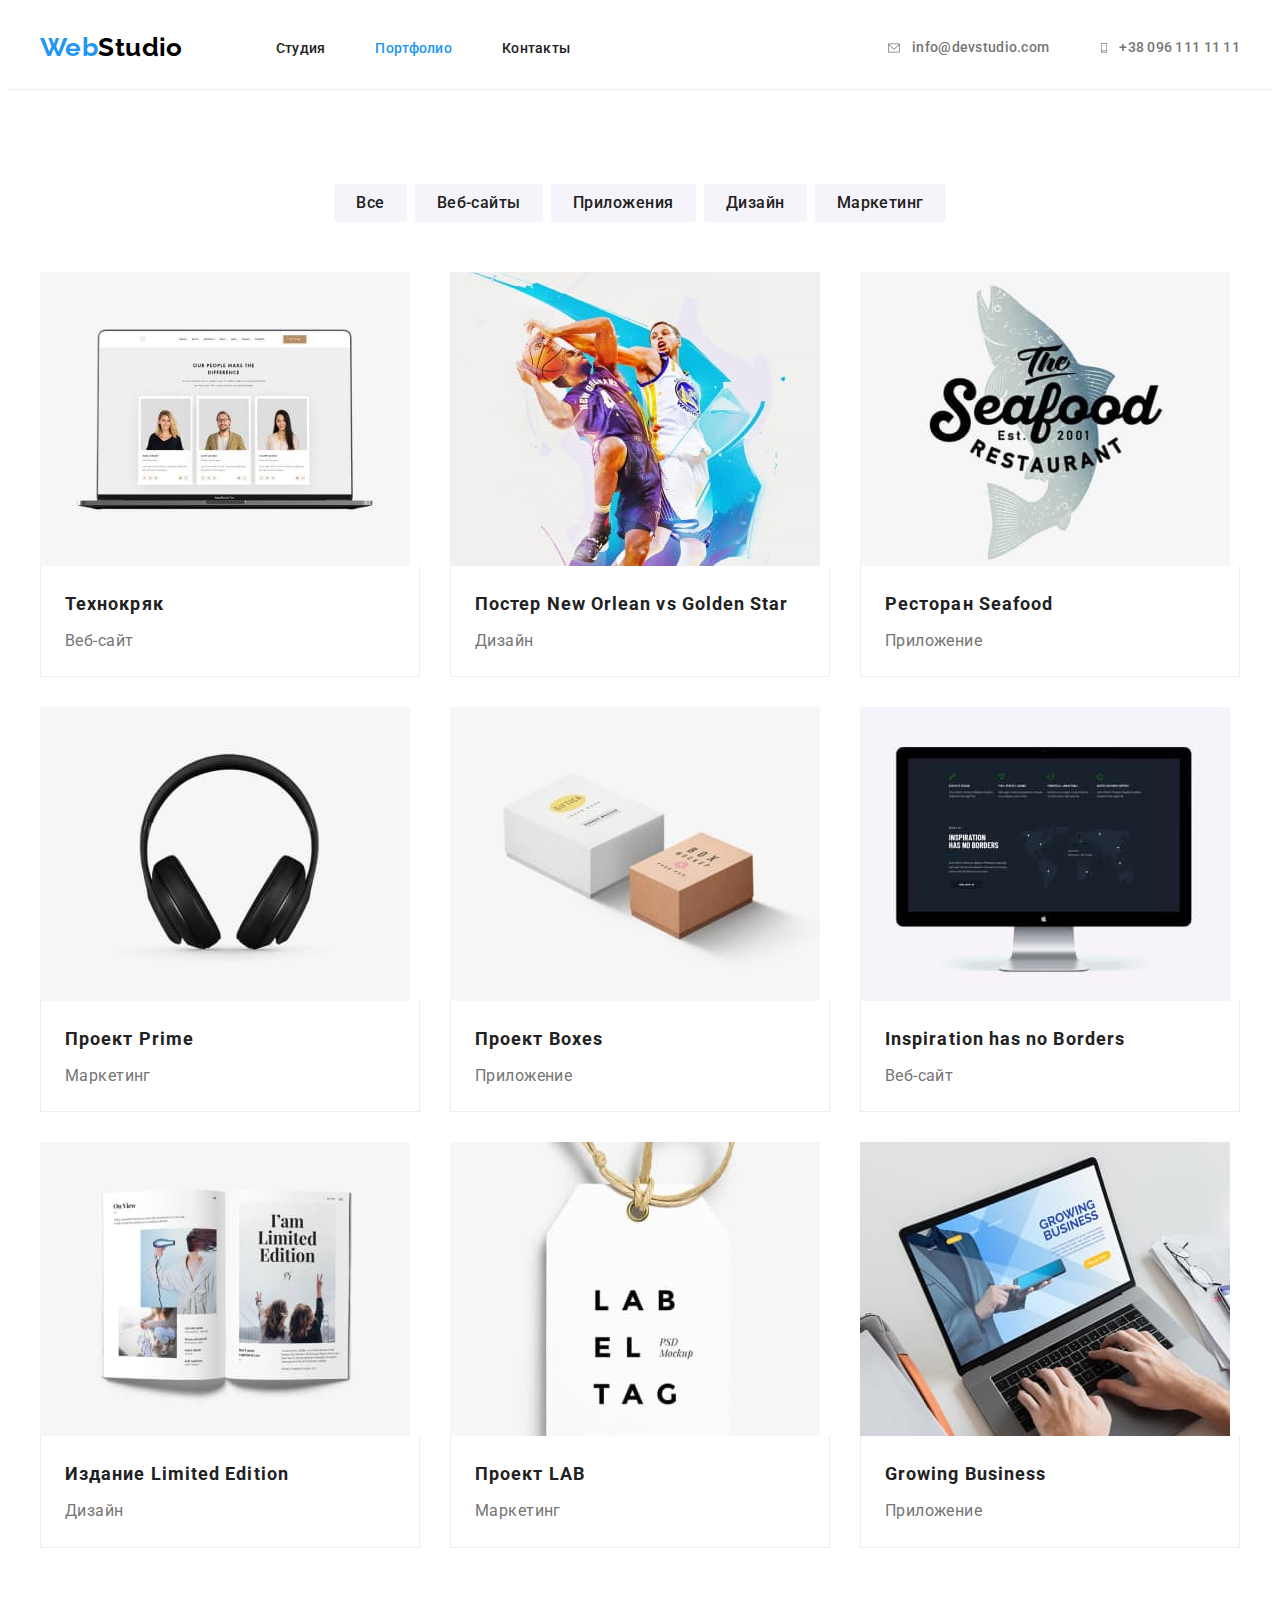
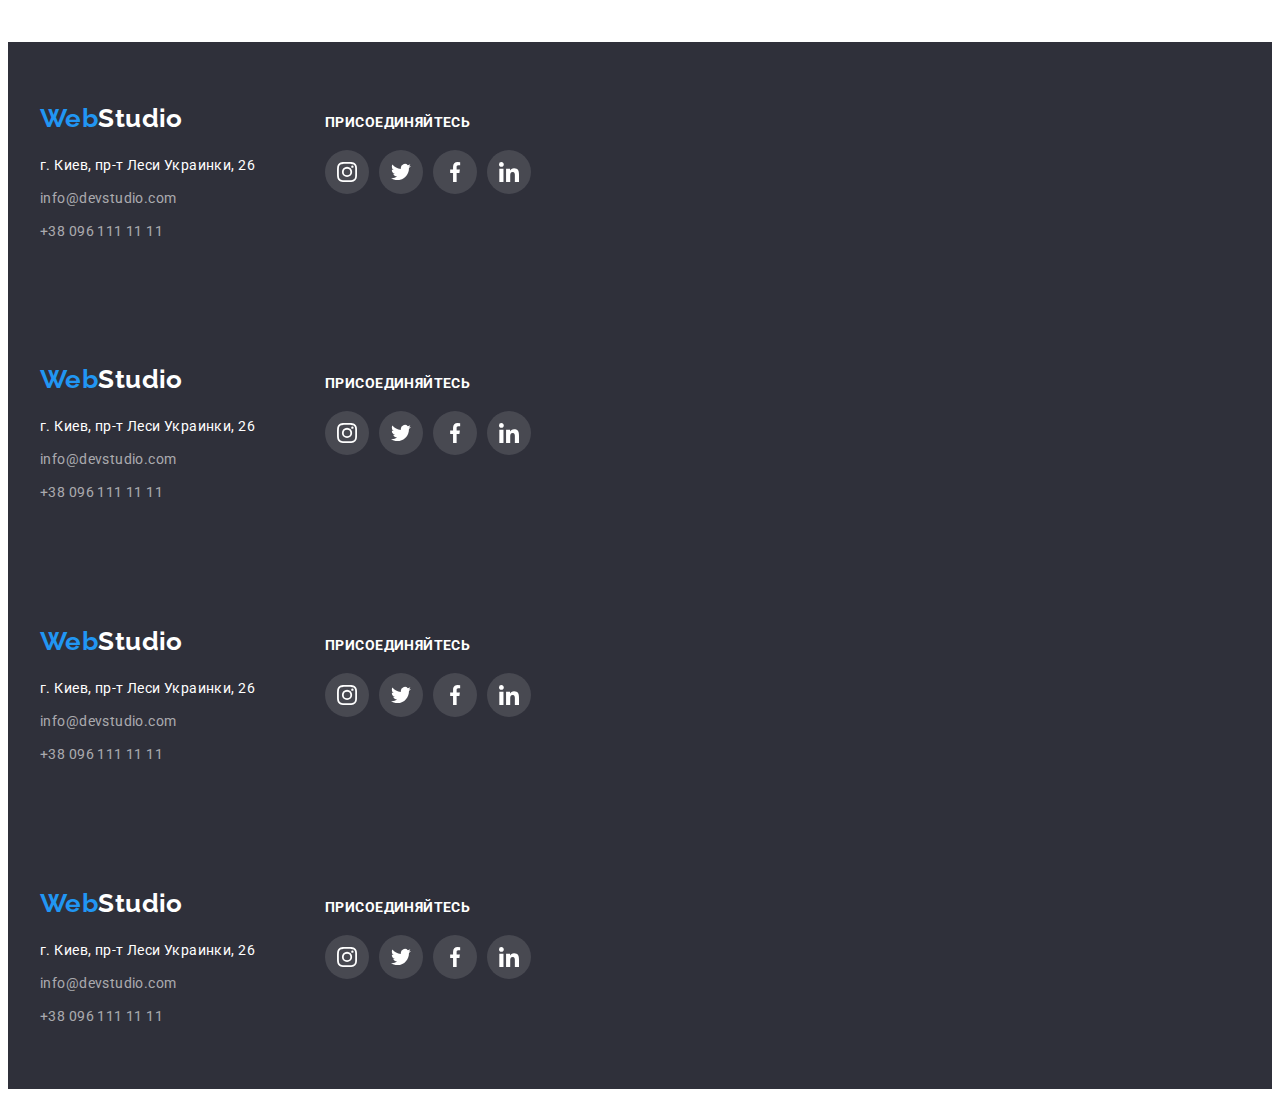
==== commit 00e20b5d: "доработка" ====
--- a/portfolio.html
+++ b/portfolio.html
@@ -34,20 +34,20 @@
 				</nav>
 				<ul class="auth-nav list">
 					<li class="header-mail">
-						<div class="header-envelope">
+						<a href="maito:info@devstudio.com" class="header-envelope">
 							<svg class="header-icon" width="16px" height="12px">
 								<use href="./images/symbol-defs.svg#icon-envelope"></use>
 							</svg>
-						</div>
-						<a href="maito:info@devstudio.com">info@devstudio.com</a>
+							info@devstudio.com</a
+						>
 					</li>
 					<li class="header-tel">
-						<div class="header-smartphone">
+						<a href="tel:+380961111111" class="header-smartphone">
 							<svg class="header-icon" width="10px" height="16px">
 								<use href="./images/symbol-defs.svg#icon-smartphone"></use>
 							</svg>
-						</div>
-						<a href="tel:+380961111111">+38 096 111 11 11</a>
+							+38 096 111 11 11</a
+						>
 					</li>
 				</ul>
 			</div>
@@ -69,100 +69,100 @@
 						<li class="cards-item">
 							<a href="#" class="card-link">
 								<div class="card-thumb">
-								<img class="card-img" src="./images/p1.jpg" alt="технокряк" />
-							</div>
-							<div class="card-content">
-								<h2 class="cads">Технокряк</h2>
-								<p class="cards-text">Веб-сайт</p>
-							</div>
-							</a>							
-						</li>						
-						<li class="cards-item">
-							<a href="#" class="card-link">
-							<div class="card-thumb">
-								<img class="card-img" src="./images/p2.jpg" alt="постер" width="370" height="294" />
-							</div>
-							<div class="card-content">
-								<h2 class="cads">Постер <span lang="en">New Orlean vs Golden Star</span></h2>
-								<p class="cards-text">Дизайн</p>
-							</div>
-							</a>
-						</li>
-						<li class="cards-item">
-							<a href="#" class="card-link">
-							<div class="card-thumb">
-								<img class="card-img" src="./images/p3.jpg" alt="ресторан" width="370" height="294" />
-							</div>
-							<div class="card-content">
-								<h2 class="cads">Ресторан <span lang="en">Seafood</span></h2>
-								<p class="cards-text">Приложение</p>
-							</div>
-							</a>
-						</li>
-						<li class="cards-item">
-							<a href="#" class="card-link">
-							<div class="card-thumb">
-								<img class="card-img" src="./images/p4.jpg" alt="прайм" width="370" height="294" />
-							</div>
-							<div class="card-content">
-								<h2 class="cads">Проект <span lang="en">Prime</span></h2>
-								<p class="cards-text">Маркетинг</p>
-							</div>
-							</a>
-						</li>
-						<li class="cards-item">
-							<a href="#" class="card-link">
-							<div class="card-thumb">
-								<img class="card-img" src="./images/p5.jpg" alt="коробки" width="370" height="294" />
-							</div>
-							<div class="card-content">
-								<h2 class="cads">Проект <span lang="en">Boxes</span></h2>
-								<p class="cards-text">Приложение</p>
-							</div>
-							</a>
-						</li>
-						<li class="cards-item">
-							<a href="#" class="card-link">
-							<div class="card-thumb">
-								<img class="card-img" src="./images/p6.jpg" alt="вдохновение" width="370" height="294" />
-							</div>
-							<div class="card-content">
-								<h2 class="cads" lang="en">Inspiration has no Borders</h2>
-								<p class="cards-text">Веб-сайт</p>
-							</div>
-							</a>
-						</li>
-						<li class="cards-item">
-							<a href="#" class="card-link">
-							<div class="card-thumb">
-								<img class="card-img" src="./images/p7.jpg" alt="журнал" width="370" height="294" />
-							</div>
-							<div class="card-content">
-								<h2 class="cads">Издание <span lang="en">Limited Edition</span></h2>
-								<p class="cards-text">Дизайн</p>
-							</div>
-							</a>
-						</li>
-						<li class="cards-item">
-							<a href="#" class="card-link">
-							<div class="card-thumb">
-								<img class="card-img" src="./images/p8.jpg" alt="проект" width="370" height="294" />
-							</div>
-							<div class="card-content">
-								<h2 class="cads">Проект <span lang="en">LAB</span></h2>
-								<p class="cards-text">Маркетинг</p>
-							</div>
-							</a>
-						</li>
-						<li class="cards-item">
-							<a href="#" class="card-link">
-							<div class="card-thumb">
-								<img class="card-img" src="./images/p9.jpg" alt="приложение" width="370" height="294" />
-							</div>
-							<div class="card-content">
-								<h2 class="cads" lang="en">Growing Business</h2>
-								<p class="cards-text">Приложение</p>
-							</div>
+									<img class="card-img" src="./images/p1.jpg" alt="технокряк" />
+								</div>
+								<div class="card-content">
+									<h2 class="cads">Технокряк</h2>
+									<p class="cards-text">Веб-сайт</p>
+								</div>
+							</a>
+						</li>
+						<li class="cards-item">
+							<a href="#" class="card-link">
+								<div class="card-thumb">
+									<img class="card-img" src="./images/p2.jpg" alt="постер" width="370" height="294" />
+								</div>
+								<div class="card-content">
+									<h2 class="cads">Постер <span lang="en">New Orlean vs Golden Star</span></h2>
+									<p class="cards-text">Дизайн</p>
+								</div>
+							</a>
+						</li>
+						<li class="cards-item">
+							<a href="#" class="card-link">
+								<div class="card-thumb">
+									<img class="card-img" src="./images/p3.jpg" alt="ресторан" width="370" height="294" />
+								</div>
+								<div class="card-content">
+									<h2 class="cads">Ресторан <span lang="en">Seafood</span></h2>
+									<p class="cards-text">Приложение</p>
+								</div>
+							</a>
+						</li>
+						<li class="cards-item">
+							<a href="#" class="card-link">
+								<div class="card-thumb">
+									<img class="card-img" src="./images/p4.jpg" alt="прайм" width="370" height="294" />
+								</div>
+								<div class="card-content">
+									<h2 class="cads">Проект <span lang="en">Prime</span></h2>
+									<p class="cards-text">Маркетинг</p>
+								</div>
+							</a>
+						</li>
+						<li class="cards-item">
+							<a href="#" class="card-link">
+								<div class="card-thumb">
+									<img class="card-img" src="./images/p5.jpg" alt="коробки" width="370" height="294" />
+								</div>
+								<div class="card-content">
+									<h2 class="cads">Проект <span lang="en">Boxes</span></h2>
+									<p class="cards-text">Приложение</p>
+								</div>
+							</a>
+						</li>
+						<li class="cards-item">
+							<a href="#" class="card-link">
+								<div class="card-thumb">
+									<img class="card-img" src="./images/p6.jpg" alt="вдохновение" width="370" height="294" />
+								</div>
+								<div class="card-content">
+									<h2 class="cads" lang="en">Inspiration has no Borders</h2>
+									<p class="cards-text">Веб-сайт</p>
+								</div>
+							</a>
+						</li>
+						<li class="cards-item">
+							<a href="#" class="card-link">
+								<div class="card-thumb">
+									<img class="card-img" src="./images/p7.jpg" alt="журнал" width="370" height="294" />
+								</div>
+								<div class="card-content">
+									<h2 class="cads">Издание <span lang="en">Limited Edition</span></h2>
+									<p class="cards-text">Дизайн</p>
+								</div>
+							</a>
+						</li>
+						<li class="cards-item">
+							<a href="#" class="card-link">
+								<div class="card-thumb">
+									<img class="card-img" src="./images/p8.jpg" alt="проект" width="370" height="294" />
+								</div>
+								<div class="card-content">
+									<h2 class="cads">Проект <span lang="en">LAB</span></h2>
+									<p class="cards-text">Маркетинг</p>
+								</div>
+							</a>
+						</li>
+						<li class="cards-item">
+							<a href="#" class="card-link">
+								<div class="card-thumb">
+									<img class="card-img" src="./images/p9.jpg" alt="приложение" width="370" height="294" />
+								</div>
+								<div class="card-content">
+									<h2 class="cads" lang="en">Growing Business</h2>
+									<p class="cards-text">Приложение</p>
+								</div>
 							</a>
 						</li>
 					</ul>
@@ -171,59 +171,230 @@
 		</main>
 		<!-- футер -->
 		<footer class="footer">
-			<div class="container">				
-				<div class="position">
-					<div>
-						<a href="./index.html" class="logo-footer" lang="en">Web<span class="color-white">Studio</span></a>
-					<address class="adress">					
-							<ul class="adress-list list">
-								<li class="adress-item">
-									<a
-										class="adr"
-										href="https://goo.gl/maps/PPRMC6hqxbuYSdS69"
-										target="_blank"
-										rel="noreferrer noopener nofollow">
-										г. Киев, пр-т Леси Украинки, 26
-									</a>
-								</li>
-								<li class="adress-item"><a class="mail" href="maito:info@devstudio.com">info@devstudio.com</a></li>
-								<li class="adress-item"><a class="tel" href="tel:+380961111111">+38 096 111 11 11</a></li>
-							</ul>
-						</div>
-						<div class="adition">
-							<strong class="add">Присоединяйтесь</strong>
-							<ul class="sotial-list list">
-								<li class="sotial-items">
-									<a href="" class="sotial-links link">
-										<svg class="social-icon" width="20" height="20">
-											<use href="./images/symbol-defs.svg#icon-instagram"></use>
-										</svg>
-									</a>
-								</li>
-								<li class="sotial-items">
-									<a href="" class="sotial-links link">
-										<svg class="social-icon" width="20" height="20">
-											<use href="./images/symbol-defs.svg#icon-twitter"></use>
-										</svg>
-									</a>
-								</li>
-								<li class="sotial-items">
-									<a href="" class="sotial-links link">
-										<svg class="social-icon" width="20" height="20">
-											<use href="./images/symbol-defs.svg#icon-facebook"></use>
-										</svg>
-									</a>
-								</li>
-								<li class="sotial-items">
-									<a href="" class="sotial-links link">
-										<svg class="social-icon" width="20" height="20">
-											<use href="./images/symbol-defs.svg#icon-linkedin"></use>
-										</svg>
-									</a>
-								</li>
-							</ul>
-						</div>
+			<div class="container position">
+				<div>
+					<a href="./index.html" class="logo-footer" lang="en">Web<span class="color-white">Studio</span></a>
+					<address class="adress">
+						<ul class="adress-list list">
+							<li class="adress-item">
+								<a
+									class="adr"
+									href="https://goo.gl/maps/PPRMC6hqxbuYSdS69"
+									target="_blank"
+									rel="noreferrer noopener nofollow"
+								>
+									г. Киев, пр-т Леси Украинки, 26
+								</a>
+							</li>
+							<li class="adress-item"><a class="mail" href="maito:info@devstudio.com">info@devstudio.com</a></li>
+							<li class="adress-item"><a class="tel" href="tel:+380961111111">+38 096 111 11 11</a></li>
+						</ul>
 					</address>
+				</div>
+
+				<div class="adition">
+					<strong class="add">Присоединяйтесь</strong>
+					<ul class="sotial-list list">
+						<li class="sotial-items">
+							<a href="" class="sotial-links link">
+								<svg class="social-icon" width="20" height="20">
+									<use href="./images/symbol-defs.svg#icon-instagram"></use>
+								</svg>
+							</a>
+						</li>
+						<li class="sotial-items">
+							<a href="" class="sotial-links link">
+								<svg class="social-icon" width="20" height="20">
+									<use href="./images/symbol-defs.svg#icon-twitter"></use>
+								</svg>
+							</a>
+						</li>
+						<li class="sotial-items">
+							<a href="" class="sotial-links link">
+								<svg class="social-icon" width="20" height="20">
+									<use href="./images/symbol-defs.svg#icon-facebook"></use>
+								</svg>
+							</a>
+						</li>
+						<li class="sotial-items">
+							<a href="" class="sotial-links link">
+								<svg class="social-icon" width="20" height="20">
+									<use href="./images/symbol-defs.svg#icon-linkedin"></use>
+								</svg>
+							</a>
+						</li>
+					</ul>
+				</div>
+			</div>
+		</footer>
+		<footer class="footer">
+			<div class="container position">
+				<div>
+					<a href="./index.html" class="logo-footer" lang="en">Web<span class="color-white">Studio</span></a>
+					<address class="adress">
+						<ul class="adress-list list">
+							<li class="adress-item">
+								<a
+									class="adr"
+									href="https://goo.gl/maps/PPRMC6hqxbuYSdS69"
+									target="_blank"
+									rel="noreferrer noopener nofollow"
+								>
+									г. Киев, пр-т Леси Украинки, 26
+								</a>
+							</li>
+							<li class="adress-item"><a class="mail" href="maito:info@devstudio.com">info@devstudio.com</a></li>
+							<li class="adress-item"><a class="tel" href="tel:+380961111111">+38 096 111 11 11</a></li>
+						</ul>
+					</address>
+				</div>
+
+				<div class="adition">
+					<strong class="add">Присоединяйтесь</strong>
+					<ul class="sotial-list list">
+						<li class="sotial-items">
+							<a href="" class="sotial-links link">
+								<svg class="social-icon" width="20" height="20">
+									<use href="./images/symbol-defs.svg#icon-instagram"></use>
+								</svg>
+							</a>
+						</li>
+						<li class="sotial-items">
+							<a href="" class="sotial-links link">
+								<svg class="social-icon" width="20" height="20">
+									<use href="./images/symbol-defs.svg#icon-twitter"></use>
+								</svg>
+							</a>
+						</li>
+						<li class="sotial-items">
+							<a href="" class="sotial-links link">
+								<svg class="social-icon" width="20" height="20">
+									<use href="./images/symbol-defs.svg#icon-facebook"></use>
+								</svg>
+							</a>
+						</li>
+						<li class="sotial-items">
+							<a href="" class="sotial-links link">
+								<svg class="social-icon" width="20" height="20">
+									<use href="./images/symbol-defs.svg#icon-linkedin"></use>
+								</svg>
+							</a>
+						</li>
+					</ul>
+				</div>
+			</div>
+		</footer>
+		<footer class="footer">
+			<div class="container position">
+				<div>
+					<a href="./index.html" class="logo-footer" lang="en">Web<span class="color-white">Studio</span></a>
+					<address class="adress">
+						<ul class="adress-list list">
+							<li class="adress-item">
+								<a
+									class="adr"
+									href="https://goo.gl/maps/PPRMC6hqxbuYSdS69"
+									target="_blank"
+									rel="noreferrer noopener nofollow"
+								>
+									г. Киев, пр-т Леси Украинки, 26
+								</a>
+							</li>
+							<li class="adress-item"><a class="mail" href="maito:info@devstudio.com">info@devstudio.com</a></li>
+							<li class="adress-item"><a class="tel" href="tel:+380961111111">+38 096 111 11 11</a></li>
+						</ul>
+					</address>
+				</div>
+
+				<div class="adition">
+					<strong class="add">Присоединяйтесь</strong>
+					<ul class="sotial-list list">
+						<li class="sotial-items">
+							<a href="" class="sotial-links link">
+								<svg class="social-icon" width="20" height="20">
+									<use href="./images/symbol-defs.svg#icon-instagram"></use>
+								</svg>
+							</a>
+						</li>
+						<li class="sotial-items">
+							<a href="" class="sotial-links link">
+								<svg class="social-icon" width="20" height="20">
+									<use href="./images/symbol-defs.svg#icon-twitter"></use>
+								</svg>
+							</a>
+						</li>
+						<li class="sotial-items">
+							<a href="" class="sotial-links link">
+								<svg class="social-icon" width="20" height="20">
+									<use href="./images/symbol-defs.svg#icon-facebook"></use>
+								</svg>
+							</a>
+						</li>
+						<li class="sotial-items">
+							<a href="" class="sotial-links link">
+								<svg class="social-icon" width="20" height="20">
+									<use href="./images/symbol-defs.svg#icon-linkedin"></use>
+								</svg>
+							</a>
+						</li>
+					</ul>
+				</div>
+			</div>
+		</footer>
+		<footer class="footer">
+			<div class="container position">
+				<div>
+					<a href="./index.html" class="logo-footer" lang="en">Web<span class="color-white">Studio</span></a>
+					<address class="adress">
+						<ul class="adress-list list">
+							<li class="adress-item">
+								<a
+									class="adr"
+									href="https://goo.gl/maps/PPRMC6hqxbuYSdS69"
+									target="_blank"
+									rel="noreferrer noopener nofollow"
+								>
+									г. Киев, пр-т Леси Украинки, 26
+								</a>
+							</li>
+							<li class="adress-item"><a class="mail" href="maito:info@devstudio.com">info@devstudio.com</a></li>
+							<li class="adress-item"><a class="tel" href="tel:+380961111111">+38 096 111 11 11</a></li>
+						</ul>
+					</address>
+				</div>
+
+				<div class="adition">
+					<strong class="add">Присоединяйтесь</strong>
+					<ul class="sotial-list list">
+						<li class="sotial-items">
+							<a href="" class="sotial-links link">
+								<svg class="social-icon" width="20" height="20">
+									<use href="./images/symbol-defs.svg#icon-instagram"></use>
+								</svg>
+							</a>
+						</li>
+						<li class="sotial-items">
+							<a href="" class="sotial-links link">
+								<svg class="social-icon" width="20" height="20">
+									<use href="./images/symbol-defs.svg#icon-twitter"></use>
+								</svg>
+							</a>
+						</li>
+						<li class="sotial-items">
+							<a href="" class="sotial-links link">
+								<svg class="social-icon" width="20" height="20">
+									<use href="./images/symbol-defs.svg#icon-facebook"></use>
+								</svg>
+							</a>
+						</li>
+						<li class="sotial-items">
+							<a href="" class="sotial-links link">
+								<svg class="social-icon" width="20" height="20">
+									<use href="./images/symbol-defs.svg#icon-linkedin"></use>
+								</svg>
+							</a>
+						</li>
+					</ul>
 				</div>
 			</div>
 		</footer>
--- a/css/styles.css
+++ b/css/styles.css
@@ -4,14 +4,14 @@
 	--color-titles: #212121;
 	--color-text: #757575;
 	--color-fon: #f5f4fa;
-	--color-fon-banner:#C4C4C4;
+	--color-fon-banner: #c4c4c4;
 	--color-black: #000;
 	--main-button-accent: #188ce8;
 	--contacts-in-footer: rgba(255, 255, 255, 0.6);
-	--color-border: #EEEEEE;
-	--color-header-line: #ECECEC;
+	--color-border: #eeeeee;
+	--color-header-line: #ececec;
 	--color-gradient-hero: rgba(47, 48, 58, 0.4);
-	--color-soc-icons: #AFB1B8;
+	--color-soc-icons: #afb1b8;
 	--card-set-gap: 30px;
 }
 
@@ -68,13 +68,13 @@
 	margin: 0 auto;
 }
 /* --------------------------ШАПКА------------------------ */
-.page-header {	
-	background-color: var(--main-title-color);
-	border-bottom: 1px solid var(--color-header-line)
+.page-header {
+	background-color: var(--main-title-color);
+	border-bottom: 1px solid var(--color-header-line);
 }
 .page-header .container {
 	display: flex;
-	align-items: center;	
+	align-items: center;
 }
 .page-navigation {
 	display: flex;
@@ -113,7 +113,7 @@
 	font-weight: 500;
 	line-height: 1.14;
 	letter-spacing: 0.02em;
-	color: var(--color-text);	
+	color: var(--color-text);
 }
 .site-nav {
 	display: flex;
@@ -127,36 +127,15 @@
 	margin-left: auto;
 	gap: 50px;
 }
-.header-mail,
-.header-tel {
-	display: flex;
-	justify-content: center;
-	align-items: center;
+.header-icon {
+	fill: currentColor;
+}
+.header-envelope,
+.header-smartphone {
+	display: flex;
+	align-items: center;
+	justify-content: center;
 	gap: 10px;
-}
-.header-mail:hover,
-.header-mail:focus,
-.header-tel:hover,
-.header-tel:focus {
-	color: var(--accent-color);
-}
-.header-envelope {
-	width: 16px;
-	height: 12px;
-	background: var(--main-title-color);
-	fill: currentColor;	
-	display: flex;
-	align-items: center;
-	justify-content: center;
-}
-.header-smartphone {
-	width: 10px;
-	height: 16px;
-	background: var(--main-title-color);
-	fill: currentColor;	
-	display: flex;
-	align-items: center;
-	justify-content: center;
 }
 /* ----------------------ГЕРОЙ------------------------ */
 .banner {
@@ -167,11 +146,7 @@
 	max-width: 1600px;
 	margin-left: auto;
 	margin-right: auto;
-	background-image: linear-gradient(
-		var(--color-gradient-hero),
-		var(--color-gradient-hero)
-	),
-	url(../images/hero.jpg);
+	background-image: linear-gradient(var(--color-gradient-hero), var(--color-gradient-hero)), url(../images/hero.jpg);
 	background-repeat: no-repeat;
 	background-position: center;
 	background-size: cover;
@@ -188,9 +163,9 @@
 	letter-spacing: 0.06em;
 	text-transform: uppercase;
 	color: var(--main-title-color);
-	max-width: 696px;	
-}
-.main-button {	
+	max-width: 696px;
+}
+.main-button {
 	font-weight: 700;
 	font-size: 16px;
 	line-height: 1.88;
@@ -201,7 +176,7 @@
 	letter-spacing: 0.06em;
 	color: var(--main-title-color);
 	background-color: var(--accent-color);
-	border-radius: 4px;	
+	border-radius: 4px;
 	margin-left: auto;
 	margin-right: auto;
 }
@@ -255,17 +230,16 @@
 .pec-list-text {
 	font-weight: 400;
 	line-height: 1.7;
-	color:var(--color-text);
+	color: var(--color-text);
 }
 
 /* ---------------ЧЕМ МЫ ЗАНИМАЕСЯ------------------ */
 
-
 .doing {
 	background-color: var(--main-title-color);
 	padding-bottom: 94px;
 }
-.doing-title {	
+.doing-title {
 	margin-bottom: 50px;
 }
 .doing-title,
@@ -281,12 +255,11 @@
 	gap: 30px;
 }
 
-
 /* -------------------НАША КОМАНДА------------------------------ */
 .team {
-	background-color: var(--color-fon);	
-}
-.team-title {	
+	background-color: var(--color-fon);
+}
+.team-title {
 	margin-bottom: 50px;
 }
 .team-list {
@@ -303,13 +276,13 @@
 	padding: 30px 0;
 }
 .card-title {
-	margin-bottom: 10px;	
+	margin-bottom: 10px;
 	font-weight: 500;
 	font-size: 16px;
 	line-height: 1.2;
 	color: var(--color-titles);
 }
-.card-text {	
+.card-text {
 	font-weight: 400;
 	font-size: 16px;
 	line-height: 1.2;
@@ -342,23 +315,23 @@
 
 /* -------------------------------КЛИЕНТЫ---------------------- */
 .clients-title {
-	margin-bottom: 50px;	
+	margin-bottom: 50px;
 	font-weight: 700;
 	font-size: 36px;
 	line-height: 42px;
 	text-align: center;
 	color: var(--color-titles);
 }
-.clients-list{
+.clients-list {
 	display: flex;
 	justify-content: center;
 	gap: 30px;
 }
 .clients-logo-link {
-	width: 170px;
-	height: 92px;
+	width: 106px;
+	height: 60px;
 	border: 1px solid var(--color-soc-icons);
-	border-radius: 4px;	
+
 	display: flex;
 	align-items: center;
 	justify-content: center;
@@ -375,9 +348,9 @@
 }
 /* ---------------------------------ПОДВАЛ------------------------------ */
 .footer {
-	background-color: #2F303A;
+	background-color: #2f303a;
 	padding-top: 60px;
-	padding-bottom: 60px;	
+	padding-bottom: 60px;
 }
 .logo-footer {
 	font-family: "Raleway", sans-serif;
@@ -386,7 +359,7 @@
 	font-weight: 700;
 	font-size: 26px;
 	line-height: 1.19;
-	color: var(--accent-color);	
+	color: var(--accent-color);
 	margin-bottom: 20px;
 }
 .color-white {
@@ -394,12 +367,14 @@
 }
 .position {
 	display: flex;
+	align-items: baseline;
 	gap: 70px;
 }
 .address {
 	font-weight: 400;
 	line-height: 1.7;
-	font-style: normal;	
+	font-style: normal;
+	margin-right: 70px;
 }
 address {
 	font-style: normal;
@@ -430,7 +405,7 @@
 	line-height: 16px;
 	letter-spacing: 0.03em;
 	text-transform: uppercase;
-	color: #FFFFFF;
+	color: #ffffff;
 	margin-bottom: 20px;
 	display: block;
 }
@@ -444,20 +419,27 @@
 	height: 44px;
 	border-radius: 50%;
 	background-color: #ffffff10;
-	display:flex;
+	display: flex;
 	align-items: center;
 	justify-content: center;
 }
 .sotial-links {
 	fill: var(--main-title-color);
+	width: 44px;
+	height: 44px;
+	border-radius: 50%;
+	background-color: #ffffff10;
+	display: flex;
+	align-items: center;
+	justify-content: center;
 }
 .sotial-items:hover,
-.sotial-items:focus{
+.sotial-items:focus {
 	background-color: var(--accent-color);
 }
 /* -----------------------------ПОРТФОЛИО------------------------------- */
 .portflio {
-	background-color: var(--main-title-color);	
+	background-color: var(--main-title-color);
 }
 .filters button {
 	font-family: inherit;
@@ -501,15 +483,13 @@
 .cards-list > .cards-item {
 	flex-basis: calc(100% / 3 - var(--card-set-gap));
 	margin-bottom: var(--card-set-gap);
-	margin-left: var(--card-set-gap);	
+	margin-left: var(--card-set-gap);
 }
 .card-link {
 	display: block;
 }
 .card-link:hover,
 .card-link:focus {
-	background: #FFFFFF;
-	border: 1px solid #EEEEEE;
 	box-shadow: 0px 1px 1px rgba(0, 0, 0, 0.12), 0px 4px 4px rgba(0, 0, 0, 0.06), 1px 4px 6px rgba(0, 0, 0, 0.16);
 }
 .cads {
@@ -528,5 +508,6 @@
 }
 .card-content {
 	padding: 20px 24px;
-	border: 1px solid var(--color-border));
-}
+	border: 1px solid var(--color-border);
+	border-top: none;
+}
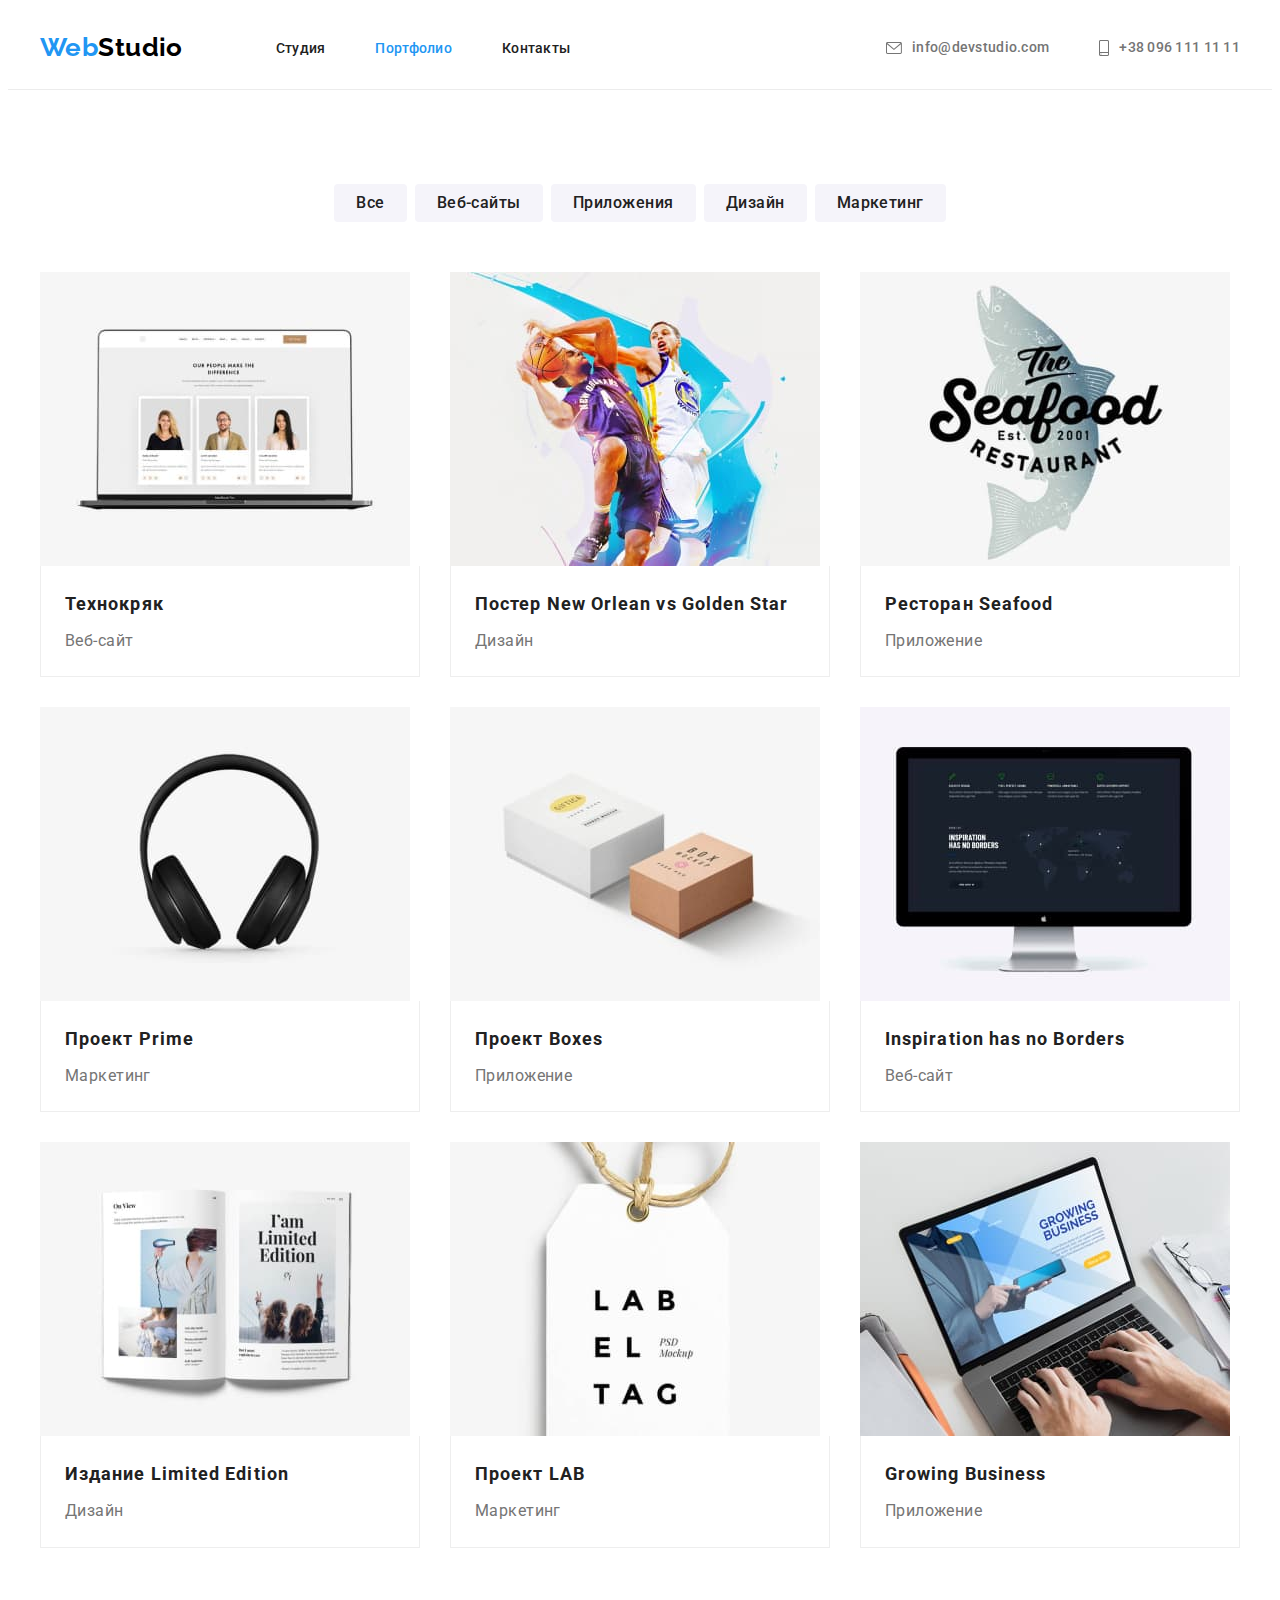
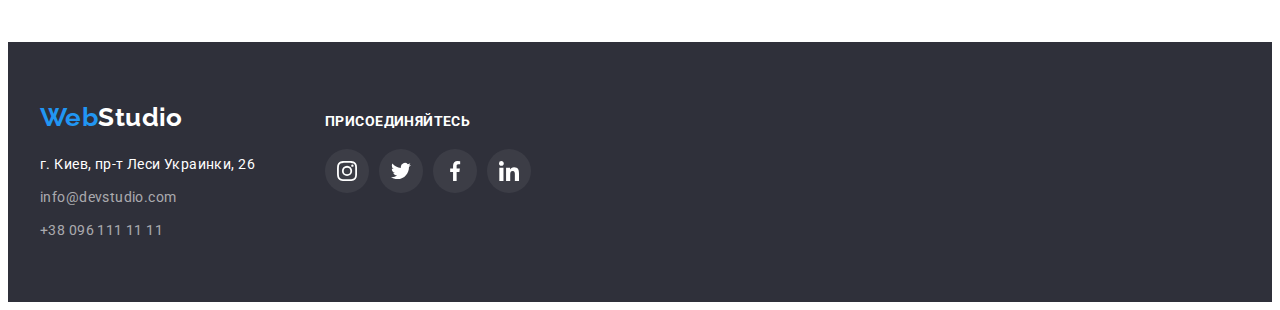
==== commit accebe27: "for checking" ====
--- a/portfolio.html
+++ b/portfolio.html
@@ -227,176 +227,5 @@
 				</div>
 			</div>
 		</footer>
-		<footer class="footer">
-			<div class="container position">
-				<div>
-					<a href="./index.html" class="logo-footer" lang="en">Web<span class="color-white">Studio</span></a>
-					<address class="adress">
-						<ul class="adress-list list">
-							<li class="adress-item">
-								<a
-									class="adr"
-									href="https://goo.gl/maps/PPRMC6hqxbuYSdS69"
-									target="_blank"
-									rel="noreferrer noopener nofollow"
-								>
-									г. Киев, пр-т Леси Украинки, 26
-								</a>
-							</li>
-							<li class="adress-item"><a class="mail" href="maito:info@devstudio.com">info@devstudio.com</a></li>
-							<li class="adress-item"><a class="tel" href="tel:+380961111111">+38 096 111 11 11</a></li>
-						</ul>
-					</address>
-				</div>
-
-				<div class="adition">
-					<strong class="add">Присоединяйтесь</strong>
-					<ul class="sotial-list list">
-						<li class="sotial-items">
-							<a href="" class="sotial-links link">
-								<svg class="social-icon" width="20" height="20">
-									<use href="./images/symbol-defs.svg#icon-instagram"></use>
-								</svg>
-							</a>
-						</li>
-						<li class="sotial-items">
-							<a href="" class="sotial-links link">
-								<svg class="social-icon" width="20" height="20">
-									<use href="./images/symbol-defs.svg#icon-twitter"></use>
-								</svg>
-							</a>
-						</li>
-						<li class="sotial-items">
-							<a href="" class="sotial-links link">
-								<svg class="social-icon" width="20" height="20">
-									<use href="./images/symbol-defs.svg#icon-facebook"></use>
-								</svg>
-							</a>
-						</li>
-						<li class="sotial-items">
-							<a href="" class="sotial-links link">
-								<svg class="social-icon" width="20" height="20">
-									<use href="./images/symbol-defs.svg#icon-linkedin"></use>
-								</svg>
-							</a>
-						</li>
-					</ul>
-				</div>
-			</div>
-		</footer>
-		<footer class="footer">
-			<div class="container position">
-				<div>
-					<a href="./index.html" class="logo-footer" lang="en">Web<span class="color-white">Studio</span></a>
-					<address class="adress">
-						<ul class="adress-list list">
-							<li class="adress-item">
-								<a
-									class="adr"
-									href="https://goo.gl/maps/PPRMC6hqxbuYSdS69"
-									target="_blank"
-									rel="noreferrer noopener nofollow"
-								>
-									г. Киев, пр-т Леси Украинки, 26
-								</a>
-							</li>
-							<li class="adress-item"><a class="mail" href="maito:info@devstudio.com">info@devstudio.com</a></li>
-							<li class="adress-item"><a class="tel" href="tel:+380961111111">+38 096 111 11 11</a></li>
-						</ul>
-					</address>
-				</div>
-
-				<div class="adition">
-					<strong class="add">Присоединяйтесь</strong>
-					<ul class="sotial-list list">
-						<li class="sotial-items">
-							<a href="" class="sotial-links link">
-								<svg class="social-icon" width="20" height="20">
-									<use href="./images/symbol-defs.svg#icon-instagram"></use>
-								</svg>
-							</a>
-						</li>
-						<li class="sotial-items">
-							<a href="" class="sotial-links link">
-								<svg class="social-icon" width="20" height="20">
-									<use href="./images/symbol-defs.svg#icon-twitter"></use>
-								</svg>
-							</a>
-						</li>
-						<li class="sotial-items">
-							<a href="" class="sotial-links link">
-								<svg class="social-icon" width="20" height="20">
-									<use href="./images/symbol-defs.svg#icon-facebook"></use>
-								</svg>
-							</a>
-						</li>
-						<li class="sotial-items">
-							<a href="" class="sotial-links link">
-								<svg class="social-icon" width="20" height="20">
-									<use href="./images/symbol-defs.svg#icon-linkedin"></use>
-								</svg>
-							</a>
-						</li>
-					</ul>
-				</div>
-			</div>
-		</footer>
-		<footer class="footer">
-			<div class="container position">
-				<div>
-					<a href="./index.html" class="logo-footer" lang="en">Web<span class="color-white">Studio</span></a>
-					<address class="adress">
-						<ul class="adress-list list">
-							<li class="adress-item">
-								<a
-									class="adr"
-									href="https://goo.gl/maps/PPRMC6hqxbuYSdS69"
-									target="_blank"
-									rel="noreferrer noopener nofollow"
-								>
-									г. Киев, пр-т Леси Украинки, 26
-								</a>
-							</li>
-							<li class="adress-item"><a class="mail" href="maito:info@devstudio.com">info@devstudio.com</a></li>
-							<li class="adress-item"><a class="tel" href="tel:+380961111111">+38 096 111 11 11</a></li>
-						</ul>
-					</address>
-				</div>
-
-				<div class="adition">
-					<strong class="add">Присоединяйтесь</strong>
-					<ul class="sotial-list list">
-						<li class="sotial-items">
-							<a href="" class="sotial-links link">
-								<svg class="social-icon" width="20" height="20">
-									<use href="./images/symbol-defs.svg#icon-instagram"></use>
-								</svg>
-							</a>
-						</li>
-						<li class="sotial-items">
-							<a href="" class="sotial-links link">
-								<svg class="social-icon" width="20" height="20">
-									<use href="./images/symbol-defs.svg#icon-twitter"></use>
-								</svg>
-							</a>
-						</li>
-						<li class="sotial-items">
-							<a href="" class="sotial-links link">
-								<svg class="social-icon" width="20" height="20">
-									<use href="./images/symbol-defs.svg#icon-facebook"></use>
-								</svg>
-							</a>
-						</li>
-						<li class="sotial-items">
-							<a href="" class="sotial-links link">
-								<svg class="social-icon" width="20" height="20">
-									<use href="./images/symbol-defs.svg#icon-linkedin"></use>
-								</svg>
-							</a>
-						</li>
-					</ul>
-				</div>
-			</div>
-		</footer>
 	</body>
 </html>
--- a/css/styles.css
+++ b/css/styles.css
@@ -328,8 +328,8 @@
 	gap: 30px;
 }
 .clients-logo-link {
-	width: 106px;
-	height: 60px;
+	width: 170px;
+	height: 92px;
 	border: 1px solid var(--color-soc-icons);
 
 	display: flex;
@@ -374,7 +374,6 @@
 	font-weight: 400;
 	line-height: 1.7;
 	font-style: normal;
-	margin-right: 70px;
 }
 address {
 	font-style: normal;
@@ -396,8 +395,6 @@
 	color: var(--accent-color);
 }
 .adition {
-	padding-top: 12px;
-	padding-bottom: 40px;
 }
 .add {
 	font-weight: 700;
@@ -415,13 +412,6 @@
 	gap: 10px;
 }
 .sotial-items {
-	width: 44px;
-	height: 44px;
-	border-radius: 50%;
-	background-color: #ffffff10;
-	display: flex;
-	align-items: center;
-	justify-content: center;
 }
 .sotial-links {
 	fill: var(--main-title-color);
@@ -433,8 +423,8 @@
 	align-items: center;
 	justify-content: center;
 }
-.sotial-items:hover,
-.sotial-items:focus {
+.sotial-links:hover,
+.sotial-links:focus {
 	background-color: var(--accent-color);
 }
 /* -----------------------------ПОРТФОЛИО------------------------------- */
